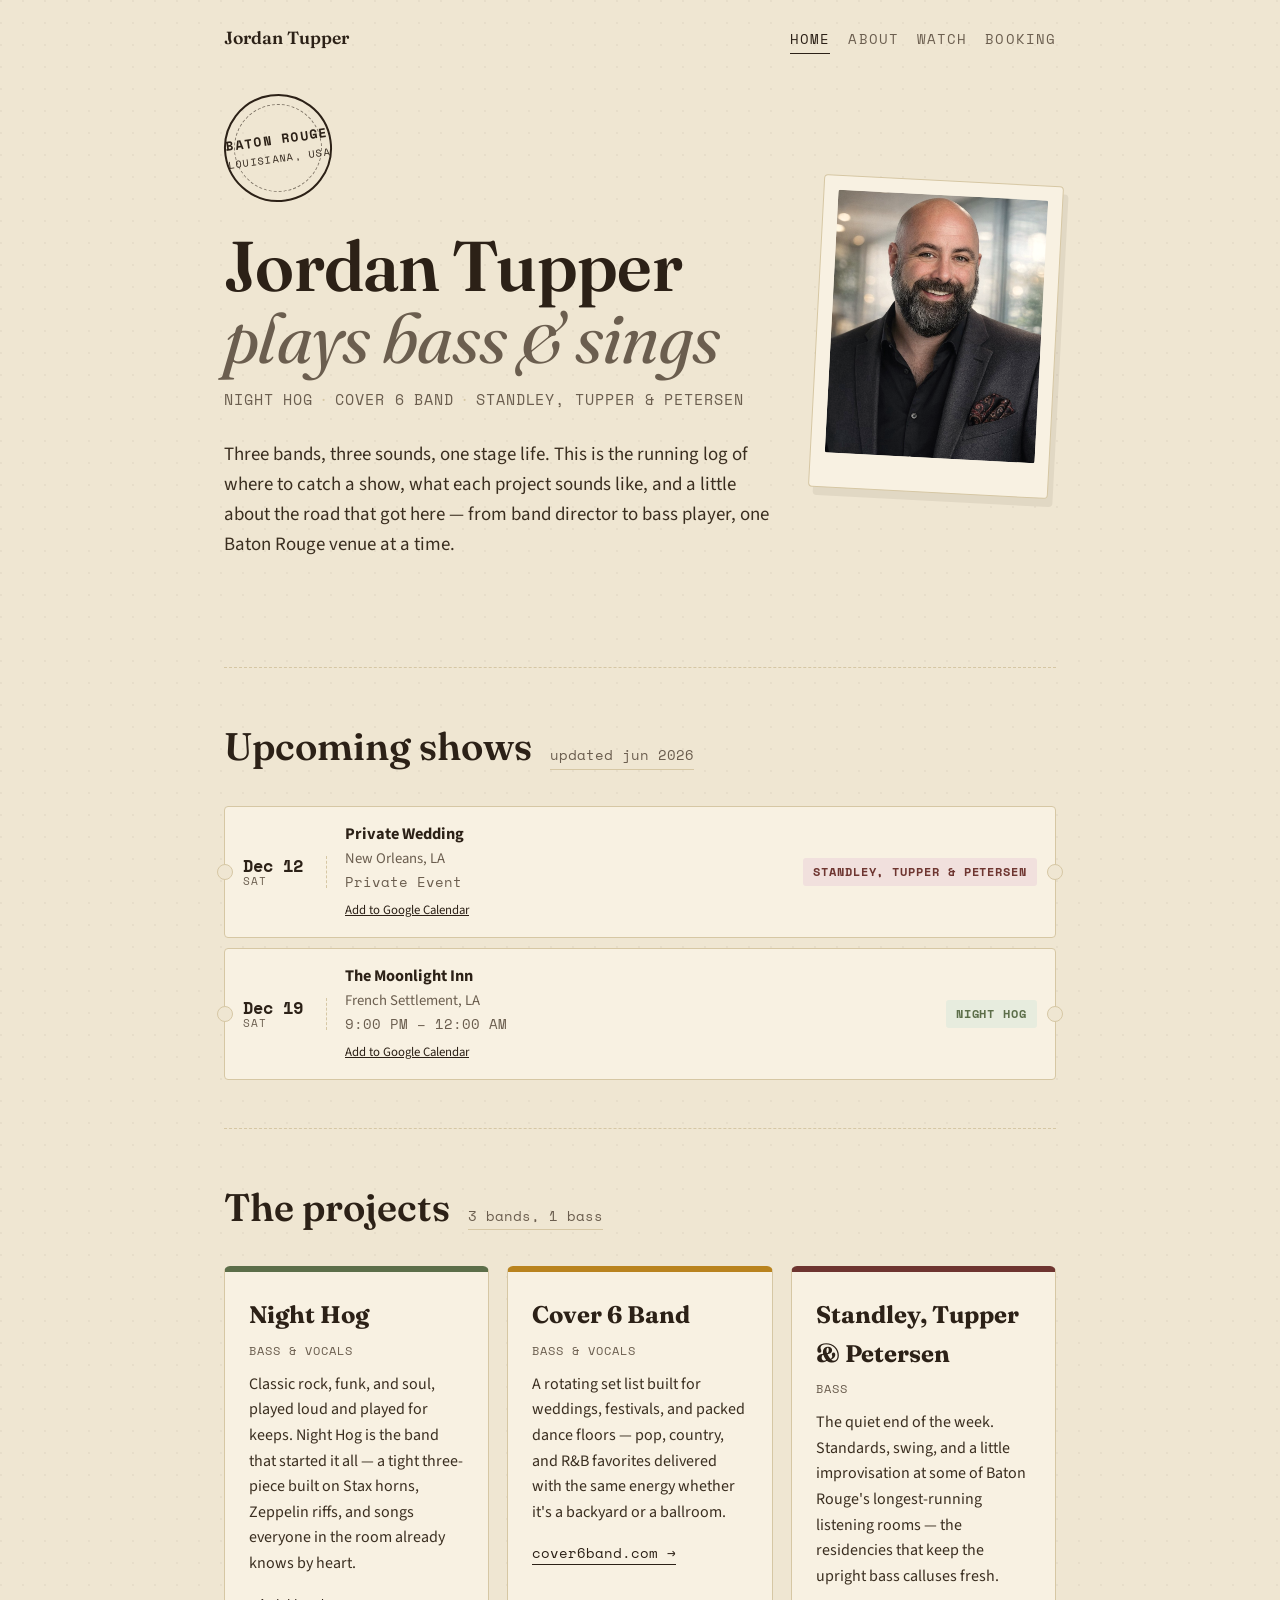
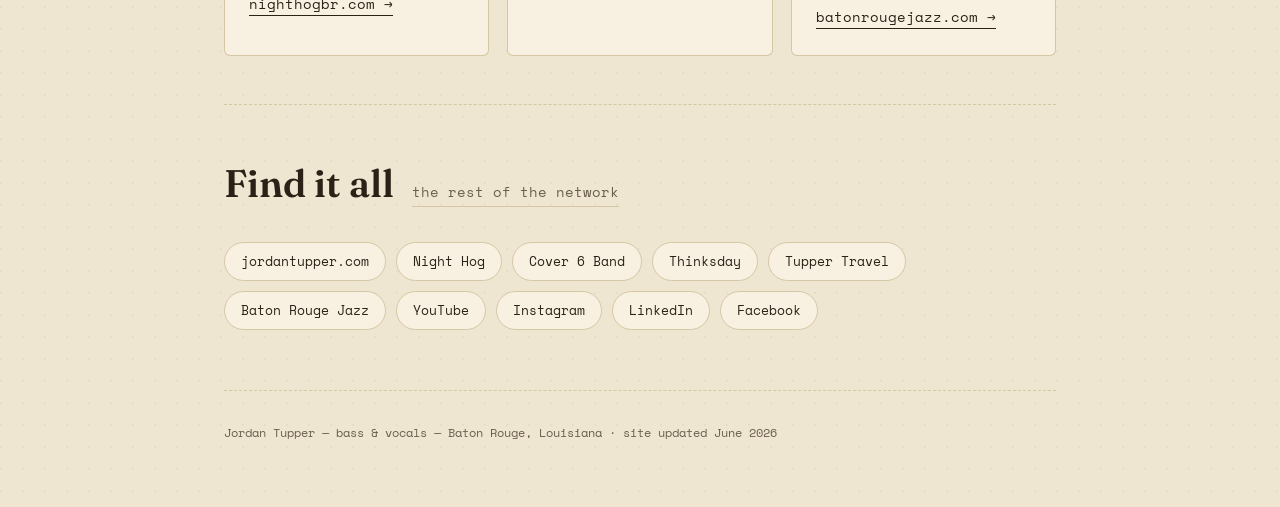
==== index.html @ f23d298f "Add files via upload" ====
<!DOCTYPE html>
<html lang="en">
<head>
<meta charset="UTF-8">
<meta name="viewport" content="width=device-width, initial-scale=1.0">
<title>Jordan Tupper | Bass &amp; Vocals — Night Hog, Cover 6 Band &amp; Standley, Tupper &amp; Petersen | Baton Rouge, LA</title>
<meta name="description" content="Jordan Tupper is a Baton Rouge bass player and vocalist performing with Night Hog (classic rock/funk/soul), Cover 6 Band, and Standley, Tupper &amp; Petersen. Find upcoming shows, band links, and his musical story.">
<meta property="og:title" content="Jordan Tupper — Bass &amp; Vocals, Baton Rouge, LA">
<meta property="og:description" content="Upcoming shows and projects from Baton Rouge musician Jordan Tupper — Night Hog, Cover 6 Band, and Standley, Tupper &amp; Petersen.">
<meta property="og:type" content="website">
<meta property="og:image" content="https://jordantuppermusic.com/og-image.jpg">
<link rel="canonical" href="https://jordantuppermusic.com/">
<link rel="icon" type="image/png" sizes="32x32" href="/favicon-32.png">
<link rel="apple-touch-icon" sizes="180x180" href="/favicon-180.png">

<link rel="preconnect" href="https://fonts.googleapis.com">
<link rel="preconnect" href="https://fonts.gstatic.com" crossorigin>
<link href="https://fonts.googleapis.com/css2?family=Fraunces:ital,opsz,wght@0,9..144,300..900;1,9..144,300..900&family=Source+Sans+3:ital,wght@0,400;0,600;0,700;1,400&family=Space+Mono:wght@400;700&display=swap" rel="stylesheet">
<link rel="stylesheet" href="style.css">

<script type="application/ld+json">
{
  "@context": "https://schema.org",
  "@type": "Person",
  "name": "Jordan Tupper",
  "url": "https://jordantuppermusic.com",
  "jobTitle": "Musician (Bass, Vocals)",
  "address": {
    "@type": "PostalAddress",
    "addressLocality": "Baton Rouge",
    "addressRegion": "LA",
    "addressCountry": "US"
  },
  "memberOf": [
    {"@type":"MusicGroup","name":"Night Hog","url":"https://nighthogbr.com"},
    {"@type":"MusicGroup","name":"Cover 6 Band","url":"https://cover6band.com"},
    {"@type":"MusicGroup","name":"Standley, Tupper & Petersen","url":"https://batonrougejazz.com"}
  ],
  "sameAs": [
    "https://jordantupper.com",
    "https://nighthogbr.com",
    "https://cover6band.com",
    "https://thinksday.org",
    "https://tuppertravel.com",
    "https://batonrougejazz.com",
    "https://www.youtube.com/@jordanjtupper",
    "https://www.instagram.com/207_to_225/",
    "https://www.linkedin.com/in/jordantupper225",
    "https://www.facebook.com/jordan.tupper",
    "https://gravatar.com/jordantupper",
    "https://about.me/jordantupper",
    "https://www.wikidata.org/wiki/Q140119440",
    "https://musicbrainz.org/artist/c6d7afcc-3074-4c7d-b58c-2df6d4204264"
  ],
  "email": "jordan.j.tupper@gmail.com"
}
</script>
</head>
<body>

<div class="wrap">

  <nav class="site-nav">
    <div class="nav-inner">
      <span class="nav-brand">Jordan Tupper</span>
      <a href="index.html" class="active">Home</a>
      <a href="about.html">About</a>
      <a href="watch.html">Watch</a>
      <a href="booking.html">Booking</a>
    </div>
  </nav>

  <header class="hero">
    <div class="hero-grid">
      <div class="hero-text">
        <div class="postmark"><span class="city">Baton Rouge</span><span class="state">Louisiana, USA</span></div>
        <h1 class="title">Jordan Tupper<br><em>plays bass &amp; sings</em></h1>
        <p class="tagline">Night Hog<span class="dot">·</span>Cover 6 Band<span class="dot">·</span>Standley, Tupper &amp; Petersen</p>
        <p class="lede">Three bands, three sounds, one stage life. This is the running log of where to catch a show, what each project sounds like, and a little about the road that got here — from band director to bass player, one Baton Rouge venue at a time.</p>
      </div>
      <div class="hero-photo">
        <img src="/hero-photo.jpg" alt="Jordan Tupper playing upright bass" loading="lazy">
      </div>
    </div>
  </header>

  <hr class="hr">

  <!-- UPCOMING SHOWS -->
  <section id="shows">
    <div class="entry-head">
      <h2>Upcoming shows</h2>
      <span class="entry-date">updated jun 2026</span>
    </div>
    <div class="gig-list" id="merged-gig-list" aria-live="polite">
      <p class="calendar-loading">Loading upcoming shows…</p>
    </div>
    <p class="gig-empty" id="merged-gig-empty" style="display:none;">No public gigs currently listed.</p>
  </section>

  <hr class="hr">

  <!-- PROJECTS -->
  <section id="projects">
    <div class="entry-head">
      <h2>The projects</h2>
      <span class="entry-date">3 bands, 1 bass</span>
    </div>
    <div class="projects">

      <div class="project nighthog">
        <h3>Night Hog</h3>
        <div class="role">Bass &amp; vocals</div>
        <p>Classic rock, funk, and soul, played loud and played for keeps. Night Hog is the band that started it all — a tight three-piece built on Stax horns, Zeppelin riffs, and songs everyone in the room already knows by heart.</p>
        <a class="link" href="https://nighthogbr.com">nighthogbr.com →</a>
      </div>

      <div class="project cover6">
        <h3>Cover 6 Band</h3>
        <div class="role">Bass &amp; vocals</div>
        <p>A rotating set list built for weddings, festivals, and packed dance floors — pop, country, and R&amp;B favorites delivered with the same energy whether it's a backyard or a ballroom.</p>
        <a class="link" href="https://cover6band.com">cover6band.com →</a>
      </div>

      <div class="project jazz">
        <h3>Standley, Tupper &amp; Petersen</h3>
        <div class="role">Bass</div>
        <p>The quiet end of the week. Standards, swing, and a little improvisation at some of Baton Rouge's longest-running listening rooms — the residencies that keep the upright bass calluses fresh.</p>
        <a class="link" href="https://batonrougejazz.com">batonrougejazz.com →</a>
      </div>

    </div>
  </section>

  <hr class="hr">

  <!-- CONNECT -->
  <section id="connect">
    <div class="entry-head">
      <h2>Find it all</h2>
      <span class="entry-date">the rest of the network</span>
    </div>
    <div class="connect-grid">
      <a href="https://jordantupper.com">jordantupper.com</a>
      <a href="https://nighthogbr.com">Night Hog</a>
      <a href="https://cover6band.com">Cover 6 Band</a>
      <a href="https://thinksday.org">Thinksday</a>
      <a href="https://tuppertravel.com">Tupper Travel</a>
      <a href="https://batonrougejazz.com">Baton Rouge Jazz</a>
      <a href="https://www.youtube.com/@jordanjtupper">YouTube</a>
      <a href="https://www.instagram.com/207_to_225/">Instagram</a>
      <a href="https://www.linkedin.com/in/jordantupper225">LinkedIn</a>
      <a href="https://www.facebook.com/jordan.tupper">Facebook</a>
    </div>
  </section>

  <footer>
    Jordan Tupper — bass &amp; vocals — Baton Rouge, Louisiana &middot; site updated June 2026
  </footer>

</div>
  <script defer src="/jordan-calendar.js?v=20260630b"></script>
  <script defer src="/calendar-export.js?v=20260630b"></script>

</body>
</html>
---- style.css ----
:root{
  --paper:#EFE6D2;
  --paper-deep:#E4D8BE;
  --paper-card:#F8F1E2;
  --ink:#2C2117;
  --ink-soft:#6B5E4F;
  --line:#D6C7A4;
  --moss:#5C6E49;
  --moss-soft:#E7ECDE;
  --brass:#B9831E;
  --brass-soft:#F4E8CC;
  --wine:#6E3530;
  --wine-soft:#F1E0DD;
}

*{ box-sizing:border-box; }
html{ scroll-behavior:smooth; }
body{
  margin:0;
  background:var(--paper);
  background-image:
    radial-gradient(circle at 1px 1px, rgba(44,33,23,0.045) 1px, transparent 0);
  background-size: 22px 22px;
  color:var(--ink);
  font-family:"Source Sans 3", sans-serif;
  line-height:1.6;
  -webkit-font-smoothing:antialiased;
}

a{ color:var(--ink); }

.wrap{
  max-width:880px;
  margin:0 auto;
  padding:0 24px;
}

/* ---------- Site nav ---------- */
nav.site-nav{
  padding:24px 0 0;
}
nav.site-nav .nav-inner{
  display:flex;
  flex-wrap:wrap;
  gap:18px;
  align-items:baseline;
  font-family:"Space Mono", monospace;
  font-size:0.85rem;
  text-transform:uppercase;
  letter-spacing:0.08em;
}
nav.site-nav a{
  text-decoration:none;
  color:var(--ink-soft);
  border-bottom:1px solid transparent;
  padding-bottom:2px;
}
nav.site-nav a:hover,
nav.site-nav a.active{
  color:var(--ink);
  border-bottom:1px solid var(--ink);
}
nav.site-nav .nav-brand{
  font-family:"Fraunces", serif;
  font-weight:600;
  font-size:1.1rem;
  text-transform:none;
  letter-spacing:0;
  color:var(--ink);
  margin-right:auto;
}

/* ---------- Header / Hero ---------- */
header.hero{
  padding:40px 0 40px;
  position:relative;
}
.postmark{
  display:inline-flex;
  align-items:center;
  justify-content:center;
  width:108px;
  height:108px;
  border:2.5px solid var(--ink);
  border-radius:50%;
  transform:rotate(-8deg);
  font-family:"Space Mono", monospace;
  text-transform:uppercase;
  font-size:11.5px;
  letter-spacing:0.12em;
  text-align:center;
  color:var(--ink);
  flex-direction:column;
  gap:2px;
  margin-bottom:28px;
  position:relative;
}
.postmark::before{
  content:"";
  position:absolute;
  inset:8px;
  border:1px dashed var(--ink);
  border-radius:50%;
  opacity:0.55;
}
.postmark .city{ font-weight:700; font-size:13px; }
.postmark .state{ font-size:10px; }

h1.title{
  font-family:"Fraunces", serif;
  font-weight:600;
  font-size:clamp(2.6rem, 7vw, 4.4rem);
  line-height:1.02;
  margin:0 0 14px;
  letter-spacing:-0.01em;
}
.title em{
  font-style:italic;
  font-weight:400;
  color:var(--ink-soft);
}

/* ---------- Hero layout with polaroid photo ---------- */
.hero-grid{
  display:grid;
  grid-template-columns:1fr 240px;
  gap:36px;
  align-items:center;
}
.hero-photo{
  background:var(--paper-card);
  border:1px solid var(--line);
  border-radius:4px;
  padding:14px 14px 34px;
  transform:rotate(3deg);
  box-shadow: 5px 8px 0 rgba(44,33,23,0.07);
  align-self:center;
}
.hero-photo img{
  display:block;
  width:100%;
  height:auto;
  border-radius:2px;
  filter:sepia(12%);
}
@media (max-width: 760px){
  .hero-grid{
    grid-template-columns:1fr;
  }
  .hero-photo{
    max-width:220px;
    margin:8px auto 0;
    transform:rotate(-2deg);
  }
}

h1.page-title{
  font-family:"Fraunces", serif;
  font-weight:600;
  font-size:clamp(2.2rem, 6vw, 3.4rem);
  line-height:1.05;
  margin:0 0 14px;
  letter-spacing:-0.01em;
}

.tagline{
  font-family:"Space Mono", monospace;
  font-size:0.95rem;
  color:var(--ink-soft);
  margin:0 0 28px;
  text-transform:uppercase;
  letter-spacing:0.06em;
}
.tagline .dot{ color: var(--line); padding:0 6px; }

.lede{
  font-size:1.18rem;
  max-width:640px;
  color:#3A2E20;
}

.hr{
  border:none;
  border-top:1px dashed var(--line);
  margin:48px 0;
}

/* ---------- Section headings (journal-entry style) ---------- */
.entry-head{
  display:flex;
  align-items:baseline;
  gap:18px;
  margin-bottom:28px;
  flex-wrap:wrap;
}
.entry-head h2{
  font-family:"Fraunces", serif;
  font-weight:600;
  font-size:clamp(1.7rem, 4.5vw, 2.4rem);
  margin:0;
}
.entry-date{
  font-family:"Space Mono", monospace;
  font-size:0.85rem;
  color:var(--ink-soft);
  border-bottom:1px solid var(--line);
  padding-bottom:2px;
}

/* ---------- Ticket stub gig list ---------- */
.gig-list{
  display:flex;
  flex-direction:column;
  gap:10px;
}
.gig{
  display:grid;
  grid-template-columns:84px 1fr auto;
  gap:18px;
  align-items:center;
  background:var(--paper-card);
  border:1px solid var(--line);
  border-radius:4px;
  padding:14px 18px;
  position:relative;
}
.gig::before, .gig::after{
  content:"";
  position:absolute;
  width:14px; height:14px;
  background:var(--paper);
  border:1px solid var(--line);
  border-radius:50%;
  top:50%;
  transform:translateY(-50%);
}
.gig::before{ left:-8px; }
.gig::after{ right:-8px; }
.gig .date{
  font-family:"Space Mono", monospace;
  font-weight:700;
  font-size:1.05rem;
  line-height:1.15;
  border-right:1px dashed var(--line);
  padding-right:14px;
}
.gig .date .day{ display:block; font-size:0.7rem; font-weight:400; color:var(--ink-soft); text-transform:uppercase; letter-spacing:0.08em; }
.gig .info .venue{ font-weight:700; font-size:1.02rem; }
.gig .info .place{ font-size:0.92rem; color:var(--ink-soft); }
.gig .info .time{ font-size:0.85rem; color:var(--ink-soft); font-family:"Space Mono",monospace; margin-top:2px;}
.band-tag{
  font-family:"Space Mono", monospace;
  font-size:0.72rem;
  text-transform:uppercase;
  letter-spacing:0.08em;
  padding:5px 10px;
  border-radius:3px;
  white-space:nowrap;
  font-weight:700;
}
.band-tag.nighthog{ background:var(--moss-soft); color:var(--moss); }
.band-tag.cover6{ background:var(--brass-soft); color:var(--brass); }
.band-tag.jazz{ background:var(--wine-soft); color:var(--wine); }

@media (max-width: 560px){
  .gig{ grid-template-columns:64px 1fr; }
  .band-tag{ grid-column:1 / -1; justify-self:start; margin-top:6px; }
  .gig .date{ font-size:0.92rem; }
}

/* ---------- Project cards ---------- */
.projects{
  display:grid;
  grid-template-columns:repeat(auto-fit, minmax(230px,1fr));
  gap:18px;
}
.project{
  background:var(--paper-card);
  border:1px solid var(--line);
  border-radius:6px;
  padding:24px;
  border-top:6px solid var(--ink);
}
.project.nighthog{ border-top-color:var(--moss); }
.project.cover6{ border-top-color:var(--brass); }
.project.jazz{ border-top-color:var(--wine); }
.project h3{
  font-family:"Fraunces", serif;
  font-size:1.5rem;
  margin:0 0 6px;
}
.project .role{
  font-family:"Space Mono", monospace;
  font-size:0.75rem;
  text-transform:uppercase;
  letter-spacing:0.08em;
  color:var(--ink-soft);
  margin-bottom:12px;
}
.project p{ margin:0 0 16px; color:#3A2E20; }
.project a.link{
  font-family:"Space Mono", monospace;
  font-size:0.85rem;
  text-decoration:none;
  border-bottom:1px solid var(--ink);
  padding-bottom:1px;
}
.project a.link:hover{ color:var(--ink-soft); border-color:var(--ink-soft); }

/* ---------- About / bio ---------- */
.about{
  display:grid;
  grid-template-columns:200px 1fr;
  gap:32px;
  align-items:start;
}
.about .frame{
  aspect-ratio:4/5;
  background:var(--paper-card);
  border:1px solid var(--line);
  border-radius:4px;
  display:flex;
  align-items:center;
  justify-content:center;
  font-family:"Space Mono", monospace;
  font-size:0.78rem;
  color:var(--ink-soft);
  text-align:center;
  padding:16px;
  transform:rotate(-1.5deg);
  box-shadow: 4px 6px 0 rgba(44,33,23,0.06);
  overflow:hidden;
}
.about .frame img{
  width:100%;
  height:100%;
  object-fit:cover;
  border-radius:2px;
}
.about .credentials{
  margin-top:18px;
  padding-top:14px;
  border-top:1px dashed var(--line);
  font-size:0.92rem;
  color:var(--ink-soft);
}
.about .credentials li{ margin-bottom:6px; }
@media (max-width:640px){
  .about{ grid-template-columns:1fr; }
  .about .frame{ max-width:200px; }
}

/* ---------- Connect / footer ---------- */
.connect-grid{
  display:flex;
  flex-wrap:wrap;
  gap:10px;
}
.connect-grid a{
  font-family:"Space Mono", monospace;
  font-size:0.82rem;
  text-decoration:none;
  background:var(--paper-card);
  border:1px solid var(--line);
  border-radius:20px;
  padding:8px 16px;
  transition:transform .12s ease, box-shadow .12s ease;
  display:inline-block;
}
.connect-grid a:hover{
  transform:translateY(-2px);
  box-shadow:2px 4px 0 rgba(44,33,23,0.08);
}

footer{
  margin-top:60px;
  padding:32px 0 64px;
  font-family:"Space Mono", monospace;
  font-size:0.78rem;
  color:var(--ink-soft);
  border-top:1px dashed var(--line);
}

/* ---------- Video grid ---------- */
.video-grid{
  display:grid;
  grid-template-columns:repeat(auto-fit, minmax(220px,1fr));
  gap:14px;
}
.video-card{
  display:flex;
  flex-direction:column;
  gap:6px;
  background:var(--paper-card);
  border:1px solid var(--line);
  border-radius:6px;
  padding:18px;
  text-decoration:none;
  border-left:6px solid var(--moss);
}
.video-card.edu{ border-left-color:var(--wine); }
.video-card .play{
  font-size:1.1rem;
  color:var(--moss);
}
.video-card.edu .play{ color:var(--wine); }
.video-card .vlabel{
  font-family:"Fraunces", serif;
  font-weight:600;
  font-size:1.05rem;
  color:var(--ink);
}
.video-card .vsub{
  font-family:"Space Mono", monospace;
  font-size:0.78rem;
  color:var(--ink-soft);
}

.link-arrow{
  font-family:"Space Mono", monospace;
  font-size:0.9rem;
  text-decoration:none;
  border-bottom:1px solid var(--ink);
  padding-bottom:1px;
}
.link-arrow:hover{ color:var(--ink-soft); border-color:var(--ink-soft); }

/* ---------- Booking box ---------- */
.booking-box{
  display:flex;
  align-items:center;
  gap:28px;
  background:var(--paper-card);
  border:1px dashed var(--line);
  border-radius:6px;
  padding:28px;
  flex-wrap:wrap;
}
.postmark.small{
  width:84px;
  height:84px;
  font-size:10px;
  flex-shrink:0;
}
.postmark.small .city{ font-size:12px; }
.postmark.small .state{ font-size:9px; }

/* ---------- Booking form (simple mailto-based) ---------- */
.booking-links{
  display:flex;
  flex-direction:column;
  gap:10px;
  margin-top:16px;
}

/* ---------- Photo gallery (journal snapshots) ---------- */
.gallery-grid{
  display:grid;
  grid-template-columns:repeat(4, 1fr);
  grid-auto-rows:140px;
  gap:18px;
}
.gallery-item{
  margin:0;
  background:var(--paper-card);
  border:1px solid var(--line);
  padding:10px 10px 28px;
  box-shadow:4px 6px 0 rgba(44,33,23,0.07);
  position:relative;
  overflow:hidden;
}
.gallery-item:nth-child(1){ grid-column:1 / 3; grid-row:1 / 3; transform:rotate(-1.5deg); }
.gallery-item:nth-child(2){ grid-column:3 / 4; grid-row:1 / 2; transform:rotate(1deg); }
.gallery-item:nth-child(3){ grid-column:3 / 5; grid-row:2 / 4; transform:rotate(-1deg); }
.gallery-item:nth-child(4){ grid-column:1 / 3; grid-row:3 / 4; transform:rotate(1.5deg); }
.gallery-item img{
  width:100%;
  height:100%;
  object-fit:cover;
  display:block;
}
.gallery-item figcaption{
  position:absolute;
  bottom:6px;
  left:10px;
  right:10px;
  font-family:"Space Mono", monospace;
  font-size:0.72rem;
  color:var(--ink-soft);
  text-align:center;
}
@media (max-width: 760px){
  .gallery-grid{
    grid-template-columns:repeat(2, 1fr);
    grid-auto-rows:160px;
  }
  .gallery-item:nth-child(1){ grid-column:1 / 3; grid-row:1 / 2; }
  .gallery-item:nth-child(2){ grid-column:1 / 2; grid-row:2 / 3; }
  .gallery-item:nth-child(3){ grid-column:2 / 3; grid-row:2 / 4; }
  .gallery-item:nth-child(4){ grid-column:1 / 2; grid-row:3 / 4; }
}

/* visible focus */
a:focus-visible, button:focus-visible{
  outline:2px solid var(--wine);
  outline-offset:3px;
}

@media (prefers-reduced-motion:no-preference){
  .gig, .project, .video-card{ transition: transform .15s ease, box-shadow .15s ease; }
  .gig:hover, .project:hover, .video-card:hover{ transform:translateY(-2px); box-shadow:3px 5px 0 rgba(44,33,23,0.07); }
}
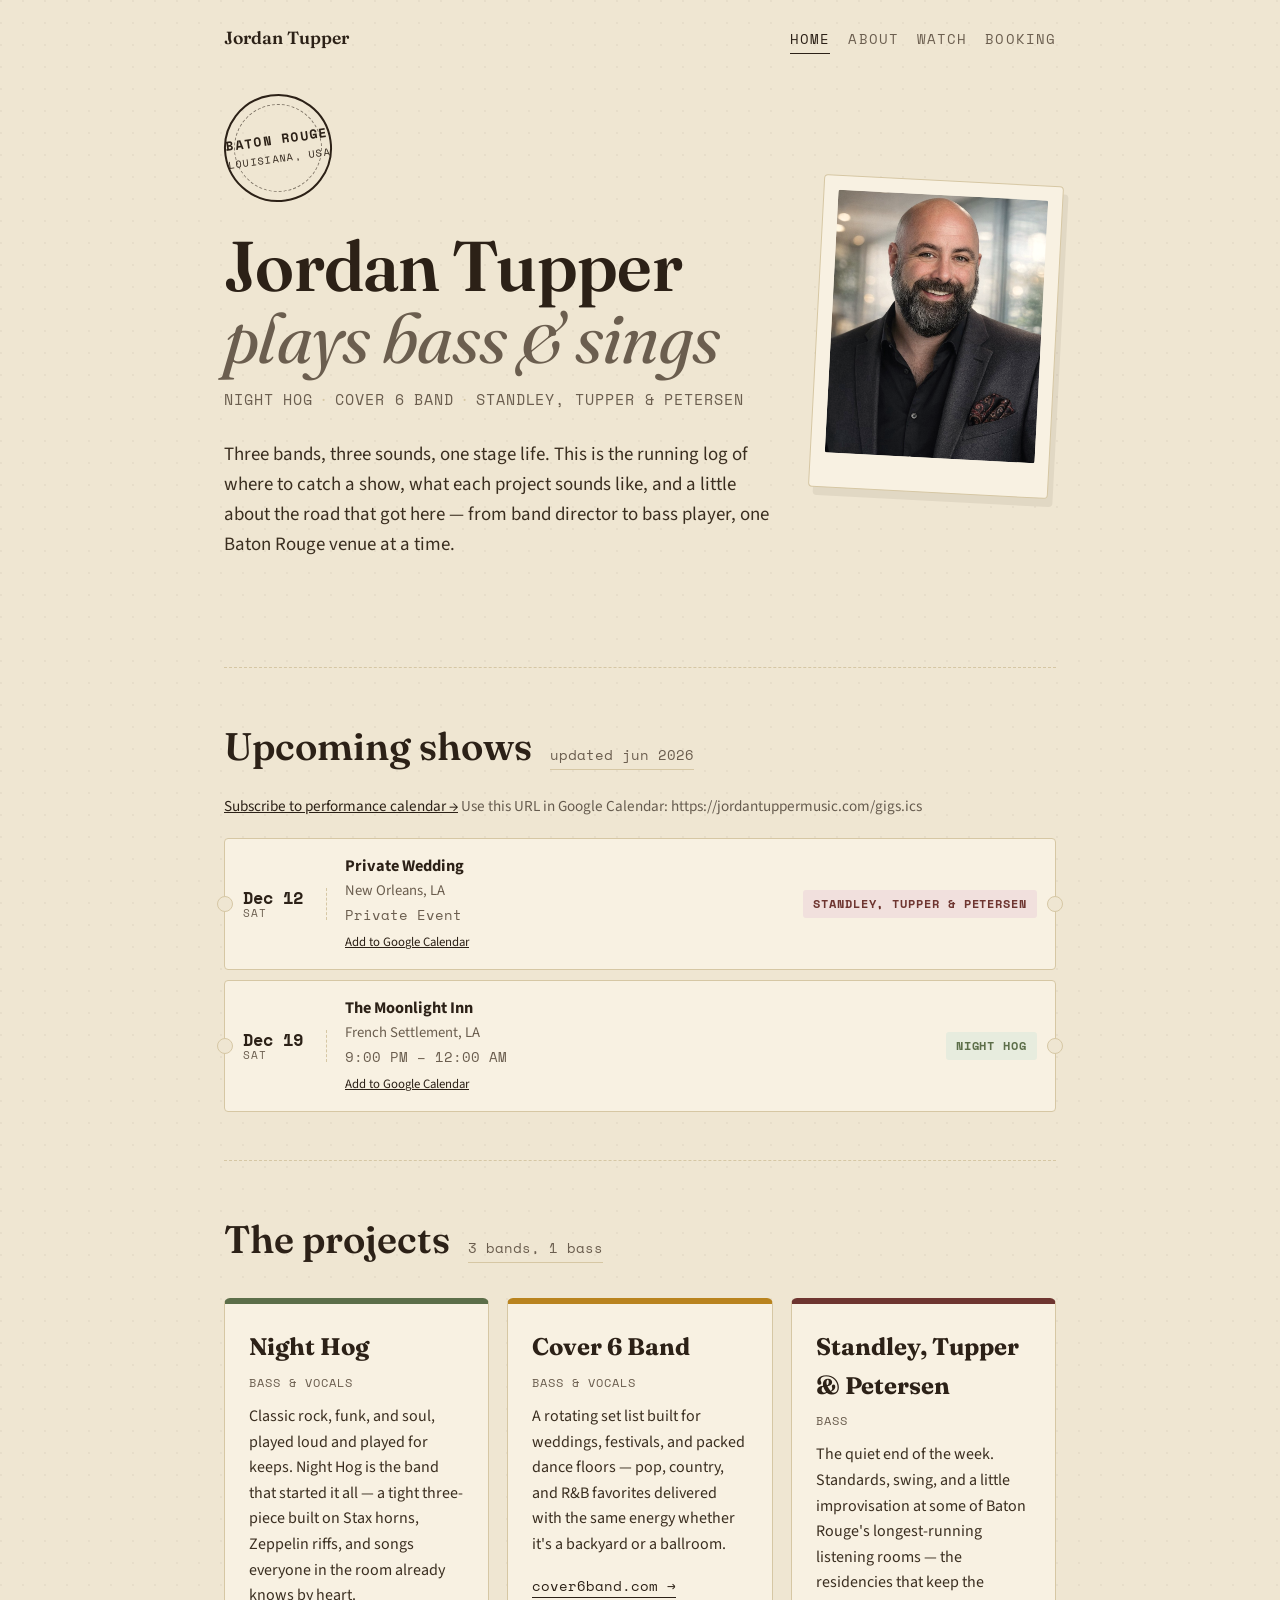
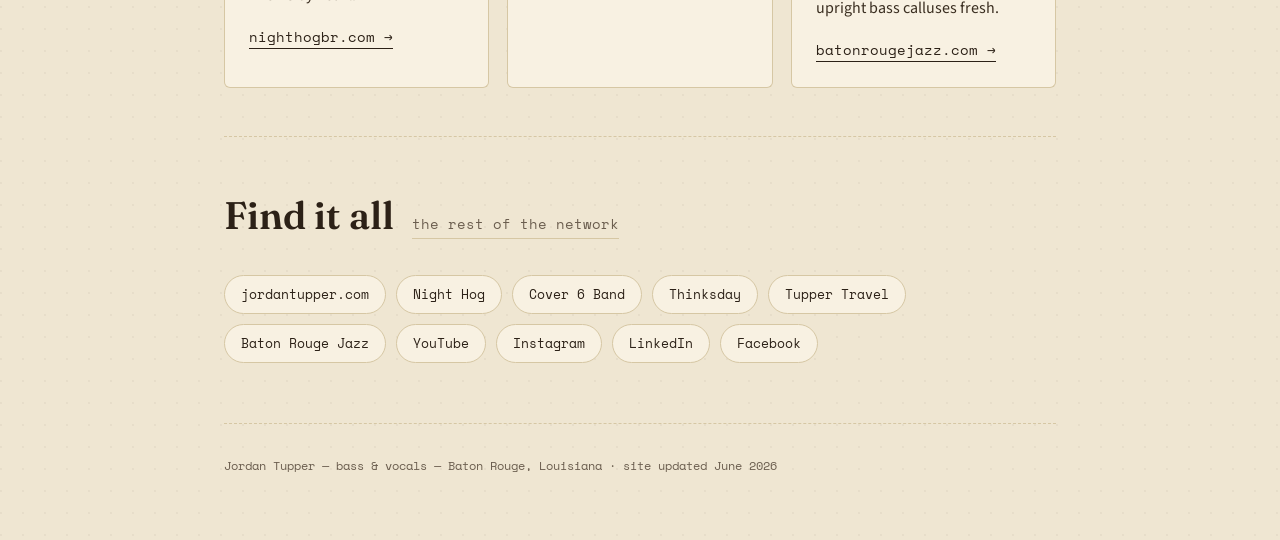
==== commit 82abc94b: "Add files via upload" ====
--- a/index.html
+++ b/index.html
@@ -92,6 +92,10 @@
       <h2>Upcoming shows</h2>
       <span class="entry-date">updated jun 2026</span>
     </div>
+    <p class="calendar-subscribe" style="margin: -0.75rem 0 1.25rem; font-size: 0.95rem;">
+      <a class="link" href="/gigs.ics">Subscribe to performance calendar →</a>
+      <span style="opacity:.7;">Use this URL in Google Calendar: https://jordantuppermusic.com/gigs.ics</span>
+    </p>
     <div class="gig-list" id="merged-gig-list" aria-live="polite">
       <p class="calendar-loading">Loading upcoming shows…</p>
     </div>
@@ -159,8 +163,833 @@
   </footer>
 
 </div>
-  <script defer src="/jordan-calendar.js?v=20260630b"></script>
-  <script defer src="/calendar-export.js?v=20260630b"></script>
+
+
+  <script>
+  // Inline calendar renderer. The HTML above is a built-in fallback, so gigs still show even if external feeds fail.
+  // Jordan Tupper Music merged calendar
+// Bulletproof version: tries live feeds first, but uses an embedded fallback so the page never stays stuck on "Loading".
+(function () {
+  const FEEDS = [
+    { label: "Night Hog", className: "nighthog", siteUrl: "https://nighthogbr.com", globalName: "NIGHT_HOG_GIGS", urls: ["https://nighthogbr.com/gigs-feed.js", "https://www.nighthogbr.com/gigs-feed.js"] },
+    { label: "Cover 6", className: "cover6", siteUrl: "https://cover6band.com", globalName: "COVER6_GIGS", urls: ["https://cover6band.com/gigs-feed.js", "https://www.cover6band.com/gigs-feed.js"] },
+    { label: "Standley, Tupper & Petersen", className: "jazz", siteUrl: "https://batonrougejazz.com", globalName: "BATONROUGEJAZZ_GIGS", urls: ["https://batonrougejazz.com/gigs-feed.js", "https://www.batonrougejazz.com/gigs-feed.js"] }
+  ];
+
+  const FALLBACK_GIGS = [
+  {
+    "date": "2026-06-12",
+    "startTime": "20:00",
+    "endTime": "23:00",
+    "venue": "Scoreboards",
+    "city": "Denham Springs",
+    "state": "LA",
+    "status": "public",
+    "band": "Night Hog",
+    "bandClass": "nighthog",
+    "siteUrl": "https://nighthogbr.com"
+  },
+  {
+    "date": "2026-06-13",
+    "startTime": "19:00",
+    "endTime": "22:00",
+    "venue": "BeerBellys",
+    "city": "Plaquemine",
+    "state": "LA",
+    "status": "public",
+    "band": "Night Hog",
+    "bandClass": "nighthog",
+    "siteUrl": "https://nighthogbr.com"
+  },
+  {
+    "date": "2026-06-19",
+    "startTime": "19:00",
+    "endTime": "22:00",
+    "venue": "Big J's Side Porch",
+    "city": "Clinton",
+    "state": "LA",
+    "status": "public",
+    "band": "Night Hog",
+    "bandClass": "nighthog",
+    "siteUrl": "https://nighthogbr.com"
+  },
+  {
+    "date": "2026-06-20",
+    "startTime": "21:00",
+    "endTime": "00:00",
+    "venue": "Brickyard South",
+    "city": "Baton Rouge",
+    "state": "LA",
+    "status": "public",
+    "band": "Night Hog",
+    "bandClass": "nighthog",
+    "siteUrl": "https://nighthogbr.com"
+  },
+  {
+    "date": "2026-06-27",
+    "startTime": "21:00",
+    "endTime": "00:00",
+    "venue": "The Moonlight Inn",
+    "city": "French Settlement",
+    "state": "LA",
+    "status": "public",
+    "band": "Night Hog",
+    "bandClass": "nighthog",
+    "siteUrl": "https://nighthogbr.com"
+  },
+  {
+    "date": "2026-08-28",
+    "startTime": "20:00",
+    "endTime": "23:00",
+    "venue": "Charlie's Lounge",
+    "city": "Addis",
+    "state": "LA",
+    "status": "public",
+    "band": "Night Hog",
+    "bandClass": "nighthog",
+    "siteUrl": "https://nighthogbr.com"
+  },
+  {
+    "date": "2026-08-29",
+    "startTime": "21:00",
+    "endTime": "00:00",
+    "venue": "The Moonlight Inn",
+    "city": "French Settlement",
+    "state": "LA",
+    "status": "public",
+    "band": "Night Hog",
+    "bandClass": "nighthog",
+    "siteUrl": "https://nighthogbr.com"
+  },
+  {
+    "date": "2026-10-10",
+    "startTime": "20:00",
+    "endTime": "23:00",
+    "venue": "Private Event",
+    "city": "Baton Rouge",
+    "state": "LA",
+    "status": "private",
+    "displayTime": "TBA",
+    "band": "Night Hog",
+    "bandClass": "nighthog",
+    "siteUrl": "https://nighthogbr.com"
+  },
+  {
+    "date": "2026-10-24",
+    "startTime": "21:00",
+    "endTime": "00:00",
+    "venue": "The Moonlight Inn",
+    "city": "French Settlement",
+    "state": "LA",
+    "status": "public",
+    "band": "Night Hog",
+    "bandClass": "nighthog",
+    "siteUrl": "https://nighthogbr.com"
+  },
+  {
+    "date": "2026-12-19",
+    "startTime": "21:00",
+    "endTime": "00:00",
+    "venue": "The Moonlight Inn",
+    "city": "French Settlement",
+    "state": "LA",
+    "status": "public",
+    "band": "Night Hog",
+    "bandClass": "nighthog",
+    "siteUrl": "https://nighthogbr.com"
+  },
+  {
+    "date": "2026-06-20",
+    "startTime": "15:00",
+    "endTime": "18:00",
+    "venue": "Reno's on the River",
+    "city": "",
+    "state": "LA",
+    "displayLocation": "Louisiana",
+    "status": "public",
+    "band": "Cover 6",
+    "bandClass": "cover6",
+    "siteUrl": "https://cover6band.com"
+  },
+  {
+    "date": "2026-07-03",
+    "startTime": "18:00",
+    "endTime": "21:00",
+    "venue": "Tequila's",
+    "city": "",
+    "state": "LA",
+    "displayLocation": "Louisiana",
+    "status": "public",
+    "band": "Cover 6",
+    "bandClass": "cover6",
+    "siteUrl": "https://cover6band.com"
+  },
+  {
+    "date": "2026-07-04",
+    "startTime": "20:30",
+    "endTime": "23:30",
+    "venue": "Phil Brady's",
+    "city": "Baton Rouge",
+    "state": "LA",
+    "status": "public",
+    "band": "Cover 6",
+    "bandClass": "cover6",
+    "siteUrl": "https://cover6band.com"
+  },
+  {
+    "date": "2026-07-18",
+    "startTime": "18:00",
+    "endTime": "21:00",
+    "venue": "Big J's Side Porch",
+    "city": "",
+    "state": "LA",
+    "displayLocation": "Louisiana",
+    "status": "public",
+    "band": "Cover 6",
+    "bandClass": "cover6",
+    "siteUrl": "https://cover6band.com"
+  },
+  {
+    "date": "2026-07-24",
+    "startTime": "21:00",
+    "endTime": "01:00",
+    "venue": "Crazy Dave's",
+    "city": "Livingston",
+    "state": "LA",
+    "status": "public",
+    "band": "Cover 6",
+    "bandClass": "cover6",
+    "siteUrl": "https://cover6band.com"
+  },
+  {
+    "date": "2026-07-25",
+    "startTime": "18:00",
+    "endTime": "22:00",
+    "venue": "T Rivers Restaurant and Lounge",
+    "city": "",
+    "state": "LA",
+    "displayLocation": "Louisiana",
+    "status": "public",
+    "band": "Cover 6",
+    "bandClass": "cover6",
+    "siteUrl": "https://cover6band.com"
+  },
+  {
+    "date": "2026-07-31",
+    "startTime": "20:30",
+    "endTime": "00:30",
+    "venue": "Locals",
+    "city": "",
+    "state": "LA",
+    "displayLocation": "Louisiana",
+    "status": "public",
+    "band": "Cover 6",
+    "bandClass": "cover6",
+    "siteUrl": "https://cover6band.com"
+  },
+  {
+    "date": "2026-08-01",
+    "startTime": "18:00",
+    "endTime": "21:00",
+    "venue": "Tequila's",
+    "city": "Denham Springs",
+    "state": "LA",
+    "status": "public",
+    "band": "Cover 6",
+    "bandClass": "cover6",
+    "siteUrl": "https://cover6band.com"
+  },
+  {
+    "date": "2026-08-08",
+    "startTime": "",
+    "endTime": "",
+    "venue": "Sun Outdoors RV Resort",
+    "city": "",
+    "state": "LA",
+    "displayLocation": "Louisiana",
+    "displayTime": "TBA",
+    "status": "public",
+    "band": "Cover 6",
+    "bandClass": "cover6",
+    "siteUrl": "https://cover6band.com"
+  },
+  {
+    "date": "2026-08-14",
+    "startTime": "21:00",
+    "endTime": "01:00",
+    "venue": "Swamp Chicken",
+    "city": "",
+    "state": "LA",
+    "displayLocation": "Louisiana",
+    "status": "public",
+    "band": "Cover 6",
+    "bandClass": "cover6",
+    "siteUrl": "https://cover6band.com"
+  },
+  {
+    "date": "2026-08-15",
+    "startTime": "18:00",
+    "endTime": "21:00",
+    "venue": "Tequila's",
+    "city": "Zachary",
+    "state": "LA",
+    "status": "public",
+    "band": "Cover 6",
+    "bandClass": "cover6",
+    "siteUrl": "https://cover6band.com"
+  },
+  {
+    "date": "2026-08-22",
+    "startTime": "18:00",
+    "endTime": "21:00",
+    "venue": "Victoria's",
+    "city": "",
+    "state": "LA",
+    "displayLocation": "Louisiana",
+    "status": "public",
+    "band": "Cover 6",
+    "bandClass": "cover6",
+    "siteUrl": "https://cover6band.com"
+  },
+  {
+    "date": "2026-08-29",
+    "startTime": "18:00",
+    "endTime": "21:00",
+    "venue": "Big J's Side Porch",
+    "city": "",
+    "state": "LA",
+    "displayLocation": "Louisiana",
+    "status": "public",
+    "band": "Cover 6",
+    "bandClass": "cover6",
+    "siteUrl": "https://cover6band.com"
+  },
+  {
+    "date": "2026-09-05",
+    "startTime": "11:30",
+    "endTime": "14:30",
+    "venue": "Patriot RV Campground",
+    "city": "Livingston",
+    "state": "LA",
+    "status": "public",
+    "band": "Cover 6",
+    "bandClass": "cover6",
+    "siteUrl": "https://cover6band.com"
+  },
+  {
+    "date": "2026-09-18",
+    "startTime": "20:00",
+    "endTime": "00:00",
+    "venue": "Ragon's",
+    "city": "Clinton",
+    "state": "LA",
+    "status": "public",
+    "band": "Cover 6",
+    "bandClass": "cover6",
+    "siteUrl": "https://cover6band.com"
+  },
+  {
+    "date": "2026-09-19",
+    "startTime": "21:00",
+    "endTime": "00:00",
+    "venue": "T's Country Bar",
+    "city": "",
+    "state": "LA",
+    "displayLocation": "Louisiana",
+    "status": "public",
+    "band": "Cover 6",
+    "bandClass": "cover6",
+    "siteUrl": "https://cover6band.com"
+  },
+  {
+    "date": "2026-11-07",
+    "startTime": "11:30",
+    "endTime": "14:30",
+    "venue": "Patriot RV Campground",
+    "city": "Livingston",
+    "state": "LA",
+    "status": "public",
+    "band": "Cover 6",
+    "bandClass": "cover6",
+    "siteUrl": "https://cover6band.com"
+  },
+  {
+    "date": "2026-11-21",
+    "startTime": "21:00",
+    "endTime": "00:00",
+    "venue": "T's Country Bar",
+    "city": "",
+    "state": "LA",
+    "displayLocation": "Louisiana",
+    "status": "public",
+    "band": "Cover 6",
+    "bandClass": "cover6",
+    "siteUrl": "https://cover6band.com"
+  },
+  {
+    "date": "2026-06-21",
+    "startTime": "10:00",
+    "endTime": "13:00",
+    "venue": "City Cafe",
+    "city": "Baton Rouge",
+    "state": "LA",
+    "displayTime": "Brunch",
+    "detailsHtml": "Jazz Brunch \u00b7 4710 O'Neal Ln, Baton Rouge, LA \u00b7 <a href=\"https://citycafebr.net\" rel=\"noopener\" target=\"_blank\">citycafebr.net</a>",
+    "status": "public",
+    "band": "Standley, Tupper & Petersen",
+    "bandClass": "jazz",
+    "siteUrl": "https://batonrougejazz.com"
+  },
+  {
+    "date": "2026-06-24",
+    "startTime": "18:00",
+    "endTime": "22:00",
+    "venue": "The Brakes Bar",
+    "city": "Baton Rouge",
+    "state": "LA",
+    "detailsHtml": "5412 Government St, Baton Rouge, LA \u00b7 <a href=\"https://spokeandhubbr.com/brakes-bar\" rel=\"noopener\" target=\"_blank\">spokeandhubbr.com</a> \u00b7 <a href=\"https://www.facebook.com/thebrakesbarbr/\" rel=\"noopener\" target=\"_blank\">Facebook</a>",
+    "status": "public",
+    "band": "Standley, Tupper & Petersen",
+    "bandClass": "jazz",
+    "siteUrl": "https://batonrougejazz.com"
+  },
+  {
+    "date": "2026-06-28",
+    "startTime": "10:00",
+    "endTime": "13:00",
+    "venue": "Copa",
+    "city": "Baton Rouge",
+    "state": "LA",
+    "displayTime": "Brunch",
+    "detailsHtml": "Jazz Brunch \u00b7 Baton Rouge, LA",
+    "status": "public",
+    "band": "Standley, Tupper & Petersen",
+    "bandClass": "jazz",
+    "siteUrl": "https://batonrougejazz.com"
+  },
+  {
+    "date": "2026-07-01",
+    "startTime": "18:00",
+    "endTime": "22:00",
+    "venue": "The Brakes Bar",
+    "city": "Baton Rouge",
+    "state": "LA",
+    "detailsHtml": "5412 Government St, Baton Rouge, LA \u00b7 <a href=\"https://spokeandhubbr.com/brakes-bar\" rel=\"noopener\" target=\"_blank\">spokeandhubbr.com</a> \u00b7 <a href=\"https://www.facebook.com/thebrakesbarbr/\" rel=\"noopener\" target=\"_blank\">Facebook</a>",
+    "status": "public",
+    "band": "Standley, Tupper & Petersen",
+    "bandClass": "jazz",
+    "siteUrl": "https://batonrougejazz.com"
+  },
+  {
+    "date": "2026-07-15",
+    "startTime": "18:00",
+    "endTime": "22:00",
+    "venue": "The Brakes Bar",
+    "city": "Baton Rouge",
+    "state": "LA",
+    "detailsHtml": "5412 Government St, Baton Rouge, LA \u00b7 <a href=\"https://spokeandhubbr.com/brakes-bar\" rel=\"noopener\" target=\"_blank\">spokeandhubbr.com</a> \u00b7 <a href=\"https://www.facebook.com/thebrakesbarbr/\" rel=\"noopener\" target=\"_blank\">Facebook</a>",
+    "status": "public",
+    "band": "Standley, Tupper & Petersen",
+    "bandClass": "jazz",
+    "siteUrl": "https://batonrougejazz.com"
+  },
+  {
+    "date": "2026-07-22",
+    "startTime": "18:00",
+    "endTime": "22:00",
+    "venue": "The Brakes Bar",
+    "city": "Baton Rouge",
+    "state": "LA",
+    "detailsHtml": "5412 Government St, Baton Rouge, LA \u00b7 <a href=\"https://spokeandhubbr.com/brakes-bar\" rel=\"noopener\" target=\"_blank\">spokeandhubbr.com</a> \u00b7 <a href=\"https://www.facebook.com/thebrakesbarbr/\" rel=\"noopener\" target=\"_blank\">Facebook</a>",
+    "status": "public",
+    "band": "Standley, Tupper & Petersen",
+    "bandClass": "jazz",
+    "siteUrl": "https://batonrougejazz.com"
+  },
+  {
+    "date": "2026-07-26",
+    "startTime": "10:00",
+    "endTime": "13:00",
+    "venue": "Copa",
+    "city": "Baton Rouge",
+    "state": "LA",
+    "detailsHtml": "Baton Rouge, LA",
+    "status": "public",
+    "band": "Standley, Tupper & Petersen",
+    "bandClass": "jazz",
+    "siteUrl": "https://batonrougejazz.com"
+  },
+  {
+    "date": "2026-07-29",
+    "startTime": "18:00",
+    "endTime": "22:00",
+    "venue": "The Brakes Bar",
+    "city": "Baton Rouge",
+    "state": "LA",
+    "detailsHtml": "5412 Government St, Baton Rouge, LA \u00b7 <a href=\"https://spokeandhubbr.com/brakes-bar\" rel=\"noopener\" target=\"_blank\">spokeandhubbr.com</a> \u00b7 <a href=\"https://www.facebook.com/thebrakesbarbr/\" rel=\"noopener\" target=\"_blank\">Facebook</a>",
+    "status": "public",
+    "band": "Standley, Tupper & Petersen",
+    "bandClass": "jazz",
+    "siteUrl": "https://batonrougejazz.com"
+  },
+  {
+    "date": "2026-08-08",
+    "startTime": "11:00",
+    "endTime": "14:00",
+    "venue": "Community Grocery",
+    "city": "Woodville",
+    "state": "MS",
+    "detailsHtml": "525 Commercial Row, Woodville, MS \u00b7 <a href=\"https://communitygroceryms.com\" rel=\"noopener\" target=\"_blank\">communitygroceryms.com</a> \u00b7 <a href=\"https://www.facebook.com/communitygroceryms/\" rel=\"noopener\" target=\"_blank\">Facebook</a>",
+    "status": "public",
+    "band": "Standley, Tupper & Petersen",
+    "bandClass": "jazz",
+    "siteUrl": "https://batonrougejazz.com"
+  },
+  {
+    "date": "2026-08-09",
+    "startTime": "10:00",
+    "endTime": "13:00",
+    "venue": "Copa",
+    "city": "Baton Rouge",
+    "state": "LA",
+    "detailsHtml": "Baton Rouge, LA",
+    "status": "public",
+    "band": "Standley, Tupper & Petersen",
+    "bandClass": "jazz",
+    "siteUrl": "https://batonrougejazz.com"
+  },
+  {
+    "date": "2026-08-22",
+    "startTime": "11:00",
+    "endTime": "14:00",
+    "venue": "Community Grocery",
+    "city": "Woodville",
+    "state": "MS",
+    "detailsHtml": "525 Commercial Row, Woodville, MS \u00b7 <a href=\"https://communitygroceryms.com\" rel=\"noopener\" target=\"_blank\">communitygroceryms.com</a> \u00b7 <a href=\"https://www.facebook.com/communitygroceryms/\" rel=\"noopener\" target=\"_blank\">Facebook</a>",
+    "status": "public",
+    "band": "Standley, Tupper & Petersen",
+    "bandClass": "jazz",
+    "siteUrl": "https://batonrougejazz.com"
+  },
+  {
+    "date": "2026-09-15",
+    "startTime": "17:30",
+    "endTime": "20:30",
+    "venue": "Bin 77",
+    "city": "Baton Rouge",
+    "state": "LA",
+    "detailsHtml": "Baton Rouge, LA",
+    "status": "public",
+    "band": "Standley, Tupper & Petersen",
+    "bandClass": "jazz",
+    "siteUrl": "https://batonrougejazz.com"
+  },
+  {
+    "date": "2026-12-12",
+    "venue": "Private Wedding",
+    "city": "New Orleans",
+    "state": "LA",
+    "displayTime": "Private Event",
+    "detailsHtml": "New Orleans, LA",
+    "status": "private",
+    "band": "Standley, Tupper & Petersen",
+    "bandClass": "jazz",
+    "siteUrl": "https://batonrougejazz.com"
+  }
+];
+
+  const FEED_TIMEOUT_MS = 3500;
+  function pad(value) { return String(value).padStart(2, "0"); }
+  function escapeHtml(value) {
+    return String(value || "")
+      .replace(/&/g, "&amp;").replace(/</g, "&lt;").replace(/>/g, "&gt;")
+      .replace(/"/g, "&quot;").replace(/'/g, "&#039;");
+  }
+  function parseDateTime(gig, time, fallback) {
+    const t = time && /^\d{2}:\d{2}$/.test(time) ? time : fallback;
+    const d = new Date(`${gig.date}T${t}:00`);
+    return Number.isNaN(d.getTime()) ? new Date(`${gig.date}T23:59:59`) : d;
+  }
+  function dateForSort(gig) { return parseDateTime(gig, gig.startTime, "23:59"); }
+  function dateForExpiration(gig) {
+    let end = parseDateTime(gig, gig.endTime || gig.startTime, "23:59");
+    if (gig.startTime && gig.endTime && gig.endTime < gig.startTime) end.setDate(end.getDate() + 1);
+    return end;
+  }
+  function formatDate(gig) {
+    const d = new Date(`${gig.date}T12:00:00`);
+    return {
+      month: d.toLocaleDateString("en-US", { month: "short" }),
+      day: d.getDate(),
+      weekday: d.toLocaleDateString("en-US", { weekday: "short" })
+    };
+  }
+  function formatClock(time) {
+    if (!time || !/^\d{2}:\d{2}$/.test(time)) return "";
+    const [h, m] = time.split(":").map(Number);
+    const suffix = h >= 12 ? "PM" : "AM";
+    return `${h % 12 || 12}:${pad(m)} ${suffix}`;
+  }
+  function formatTime(gig) {
+    if (gig.displayTime) return gig.displayTime;
+    if (gig.startTime && gig.endTime) return `${formatClock(gig.startTime)} – ${formatClock(gig.endTime)}`;
+    if (gig.startTime) return formatClock(gig.startTime);
+    return "TBA";
+  }
+  function formatPlace(gig) {
+    if (gig.displayLocation) return gig.displayLocation;
+    if (gig.city && gig.state) return `${gig.city}, ${gig.state}`;
+    if (gig.city) return gig.city;
+    if (gig.state) return gig.state;
+    return "Louisiana";
+  }
+  function normalizeExternal(feed) {
+    return (window[feed.globalName] || []).map(gig => ({
+      ...gig,
+      band: feed.label,
+      bandClass: feed.className,
+      siteUrl: feed.siteUrl
+    }));
+  }
+  function renderGig(gig) {
+    const { month, day, weekday } = formatDate(gig);
+    const row = document.createElement("div");
+    row.className = "gig";
+    row.dataset.date = gig.date;
+    row.dataset.band = gig.band;
+    row.dataset.venue = gig.venue || "";
+    row.dataset.place = formatPlace(gig);
+    row.dataset.time = formatTime(gig);
+    row.dataset.startTime = gig.startTime || "";
+    row.dataset.endTime = gig.endTime || "";
+    row.innerHTML = `
+      <div class="date">${escapeHtml(month)} ${escapeHtml(day)}<span class="day">${escapeHtml(weekday)}</span></div>
+      <div class="info">
+        <div class="venue">${escapeHtml(gig.venue || "TBA")}</div>
+        <div class="place">${escapeHtml(formatPlace(gig))}</div>
+        <div class="time">${escapeHtml(formatTime(gig))}</div>
+      </div>
+      <div class="band-tag ${escapeHtml(gig.bandClass)}">${escapeHtml(gig.band)}</div>
+    `;
+    return row;
+  }
+  function injectSchema(gigs) {
+    document.querySelectorAll('script[data-generated="jtm-events"]').forEach(s => s.remove());
+    const graph = gigs.map(gig => {
+      const startDate = gig.startTime ? `${gig.date}T${gig.startTime}:00-05:00` : gig.date;
+      let endDate;
+      if (gig.endTime) {
+        const endDay = new Date(`${gig.date}T12:00:00`);
+        if (gig.startTime && gig.endTime < gig.startTime) endDay.setDate(endDay.getDate() + 1);
+        endDate = `${endDay.getFullYear()}-${pad(endDay.getMonth()+1)}-${pad(endDay.getDate())}T${gig.endTime}:00-05:00`;
+      }
+      const event = {
+        "@type": "MusicEvent",
+        name: `${gig.band} — ${gig.status === "private" ? gig.venue : `Live at ${gig.venue}`}`,
+        startDate,
+        eventStatus: "https://schema.org/EventScheduled",
+        eventAttendanceMode: "https://schema.org/OfflineEventAttendanceMode",
+        performer: { "@type": "MusicGroup", name: gig.band, url: gig.siteUrl },
+        location: { "@type": "Place", name: gig.venue || "TBA", address: { "@type": "PostalAddress", addressLocality: gig.city || "Baton Rouge", addressRegion: gig.state || "LA", addressCountry: "US" } }
+      };
+      if (endDate) event.endDate = endDate;
+      if (gig.status !== "private") event.offers = { "@type": "Offer", price: "0", priceCurrency: "USD", availability: "https://schema.org/InStock", url: "https://jordantuppermusic.com/#shows" };
+      return event;
+    });
+    const script = document.createElement("script");
+    script.type = "application/ld+json";
+    script.dataset.generated = "jtm-events";
+    script.textContent = JSON.stringify({ "@context": "https://schema.org", "@graph": graph }, null, 2);
+    document.head.appendChild(script);
+  }
+  function loadScriptWithTimeout(url) {
+    return new Promise(resolve => {
+      const s = document.createElement("script");
+      let done = false;
+      const finish = ok => { if (done) return; done = true; clearTimeout(timer); resolve(ok); };
+      const sep = url.includes("?") ? "&" : "?";
+      s.src = `${url}${sep}v=${Date.now()}`;
+      s.async = true;
+      s.onload = () => finish(true);
+      s.onerror = () => { s.remove(); finish(false); };
+      const timer = setTimeout(() => { s.remove(); finish(false); }, FEED_TIMEOUT_MS);
+      document.head.appendChild(s);
+    });
+  }
+  async function loadFeed(feed) {
+    if (Array.isArray(window[feed.globalName])) return true;
+    for (const url of feed.urls) {
+      const ok = await loadScriptWithTimeout(url);
+      if (ok && Array.isArray(window[feed.globalName])) return true;
+    }
+    return false;
+  }
+  function getUpcoming(gigs) {
+    const now = new Date();
+    return gigs.filter(gig => gig.date && dateForExpiration(gig) >= now).sort((a, b) => dateForSort(a) - dateForSort(b));
+  }
+  function paint(list, empty, gigs, sourceNote) {
+    list.innerHTML = "";
+    if (!gigs.length) {
+      list.innerHTML = '<p class="calendar-loading">No upcoming gigs loaded.</p>';
+      if (empty) empty.style.display = "none";
+      return;
+    }
+    if (empty) empty.style.display = "none";
+    gigs.forEach(gig => list.appendChild(renderGig(gig)));
+    if (sourceNote) {
+      const note = document.createElement("p");
+      note.className = "calendar-loading";
+      note.style.marginTop = "1rem";
+      note.textContent = sourceNote;
+      list.appendChild(note);
+    }
+    injectSchema(gigs);
+    document.dispatchEvent(new CustomEvent("jtm:gigs-rendered", { detail: { gigs } }));
+  }
+  async function render() {
+    const list = document.getElementById("merged-gig-list") || document.querySelector(".gig-list");
+    const empty = document.getElementById("merged-gig-empty");
+    if (!list) return;
+
+    // Show fallback immediately so the site never appears broken.
+    const fallbackUpcoming = getUpcoming(FALLBACK_GIGS);
+    paint(list, empty, fallbackUpcoming, "");
+
+    // Then try to refresh from the three live band feeds.
+    const loaded = await Promise.all(FEEDS.map(loadFeed));
+    const external = FEEDS.flatMap(feed => normalizeExternal(feed));
+    if (external.length) {
+      const missing = FEEDS.filter((_, i) => !loaded[i]).map(f => f.label);
+      const note = missing.length ? `Calendar loaded. Some feeds did not respond: ${missing.join(", ")}.` : "";
+      paint(list, empty, getUpcoming(external), note);
+    }
+  }
+  if (document.readyState === "loading") document.addEventListener("DOMContentLoaded", render);
+  else render();
+})();
+
+  </script>
+  <script>
+  /* Jordan Tupper Music calendar export helper
+   Safe version: waits for the visible gig list to render before adding Google Calendar links.
+   If the main calendar fails to load, this file will not break the page. */
+(function () {
+  function pad(n) { return String(n).padStart(2, '0'); }
+
+  function parseDateFromGig(gig) {
+    const raw = gig.getAttribute('data-date') || gig.dataset.date;
+    if (!raw) return null;
+    const d = new Date(raw + 'T00:00:00');
+    return Number.isNaN(d.getTime()) ? null : d;
+  }
+
+  function extractText(gig, selector) {
+    const el = gig.querySelector(selector);
+    return el ? el.textContent.trim() : '';
+  }
+
+  function normalizeTimeText(text) {
+    return (text || '').replace(/\s+/g, ' ').trim();
+  }
+
+  function parseTimeRange(timeText) {
+    const clean = normalizeTimeText(timeText).toLowerCase();
+    if (!clean || clean.includes('tba') || clean.includes('private')) {
+      return { startHour: 19, startMinute: 0, endHour: 22, endMinute: 0 };
+    }
+
+    const parts = clean.split(/\s*[–-]\s*/);
+    function parseOne(t, fallbackAmPm) {
+      const m = t.match(/(\d{1,2})(?::(\d{2}))?\s*(am|pm)?/i);
+      if (!m) return null;
+      let hour = parseInt(m[1], 10);
+      const minute = m[2] ? parseInt(m[2], 10) : 0;
+      const ampm = m[3] || fallbackAmPm || '';
+      if (ampm === 'pm' && hour !== 12) hour += 12;
+      if (ampm === 'am' && hour === 12) hour = 0;
+      return { hour, minute, ampm };
+    }
+
+    const endAmPmMatch = parts[1] ? parts[1].match(/(am|pm)/i) : null;
+    const implied = endAmPmMatch ? endAmPmMatch[1].toLowerCase() : undefined;
+    const start = parseOne(parts[0], implied) || { hour: 19, minute: 0 };
+    const end = parseOne(parts[1] || '', undefined) || { hour: start.hour + 3, minute: start.minute };
+    return { startHour: start.hour, startMinute: start.minute, endHour: end.hour, endMinute: end.minute };
+  }
+
+  function toGoogleDate(date, hour, minute) {
+    const d = new Date(date);
+    d.setHours(hour, minute, 0, 0);
+    // Google accepts UTC compact timestamps. Convert local to UTC.
+    return d.getUTCFullYear() +
+      pad(d.getUTCMonth() + 1) +
+      pad(d.getUTCDate()) + 'T' +
+      pad(d.getUTCHours()) +
+      pad(d.getUTCMinutes()) +
+      '00Z';
+  }
+
+  function addButtons() {
+    const gigs = Array.from(document.querySelectorAll('.gig'));
+    if (!gigs.length) return false;
+
+    gigs.forEach(function (gig) {
+      if (gig.querySelector('.add-google-calendar')) return;
+
+      const date = parseDateFromGig(gig);
+      if (!date) return;
+
+      const venue = extractText(gig, '.venue') || extractText(gig, '.gig-venue h3') || 'Performance';
+      const place = extractText(gig, '.place') || extractText(gig, '.gig-venue p') || 'Baton Rouge, LA';
+      const timeText = extractText(gig, '.time') || extractText(gig, '.gig-time') || '';
+      const band = extractText(gig, '.band-tag') || 'Jordan Tupper';
+      const times = parseTimeRange(timeText);
+
+      const start = toGoogleDate(date, times.startHour, times.startMinute);
+      let endDate = new Date(date);
+      if (times.endHour < times.startHour) endDate.setDate(endDate.getDate() + 1);
+      const end = toGoogleDate(endDate, times.endHour, times.endMinute);
+
+      const params = new URLSearchParams({
+        action: 'TEMPLATE',
+        text: band + ' at ' + venue,
+        dates: start + '/' + end,
+        details: 'Performance listed at jordantuppermusic.com',
+        location: venue + ', ' + place
+      });
+
+      const link = document.createElement('a');
+      link.className = 'add-google-calendar';
+      link.href = 'https://calendar.google.com/calendar/render?' + params.toString();
+      link.target = '_blank';
+      link.rel = 'noopener noreferrer';
+      link.textContent = 'Add to Google Calendar';
+      link.style.display = 'inline-block';
+      link.style.marginTop = '6px';
+      link.style.fontSize = '0.8rem';
+
+      const info = gig.querySelector('.info') || gig.querySelector('.gig-venue') || gig;
+      info.appendChild(link);
+    });
+
+    return true;
+  }
+
+  let tries = 0;
+  const timer = setInterval(function () {
+    tries += 1;
+    if (addButtons() || tries > 30) clearInterval(timer);
+  }, 300);
+
+  if (document.readyState === 'loading') {
+    document.addEventListener('DOMContentLoaded', addButtons);
+  } else {
+    addButtons();
+  }
+})();
+
+  </script>
 
 </body>
 </html>
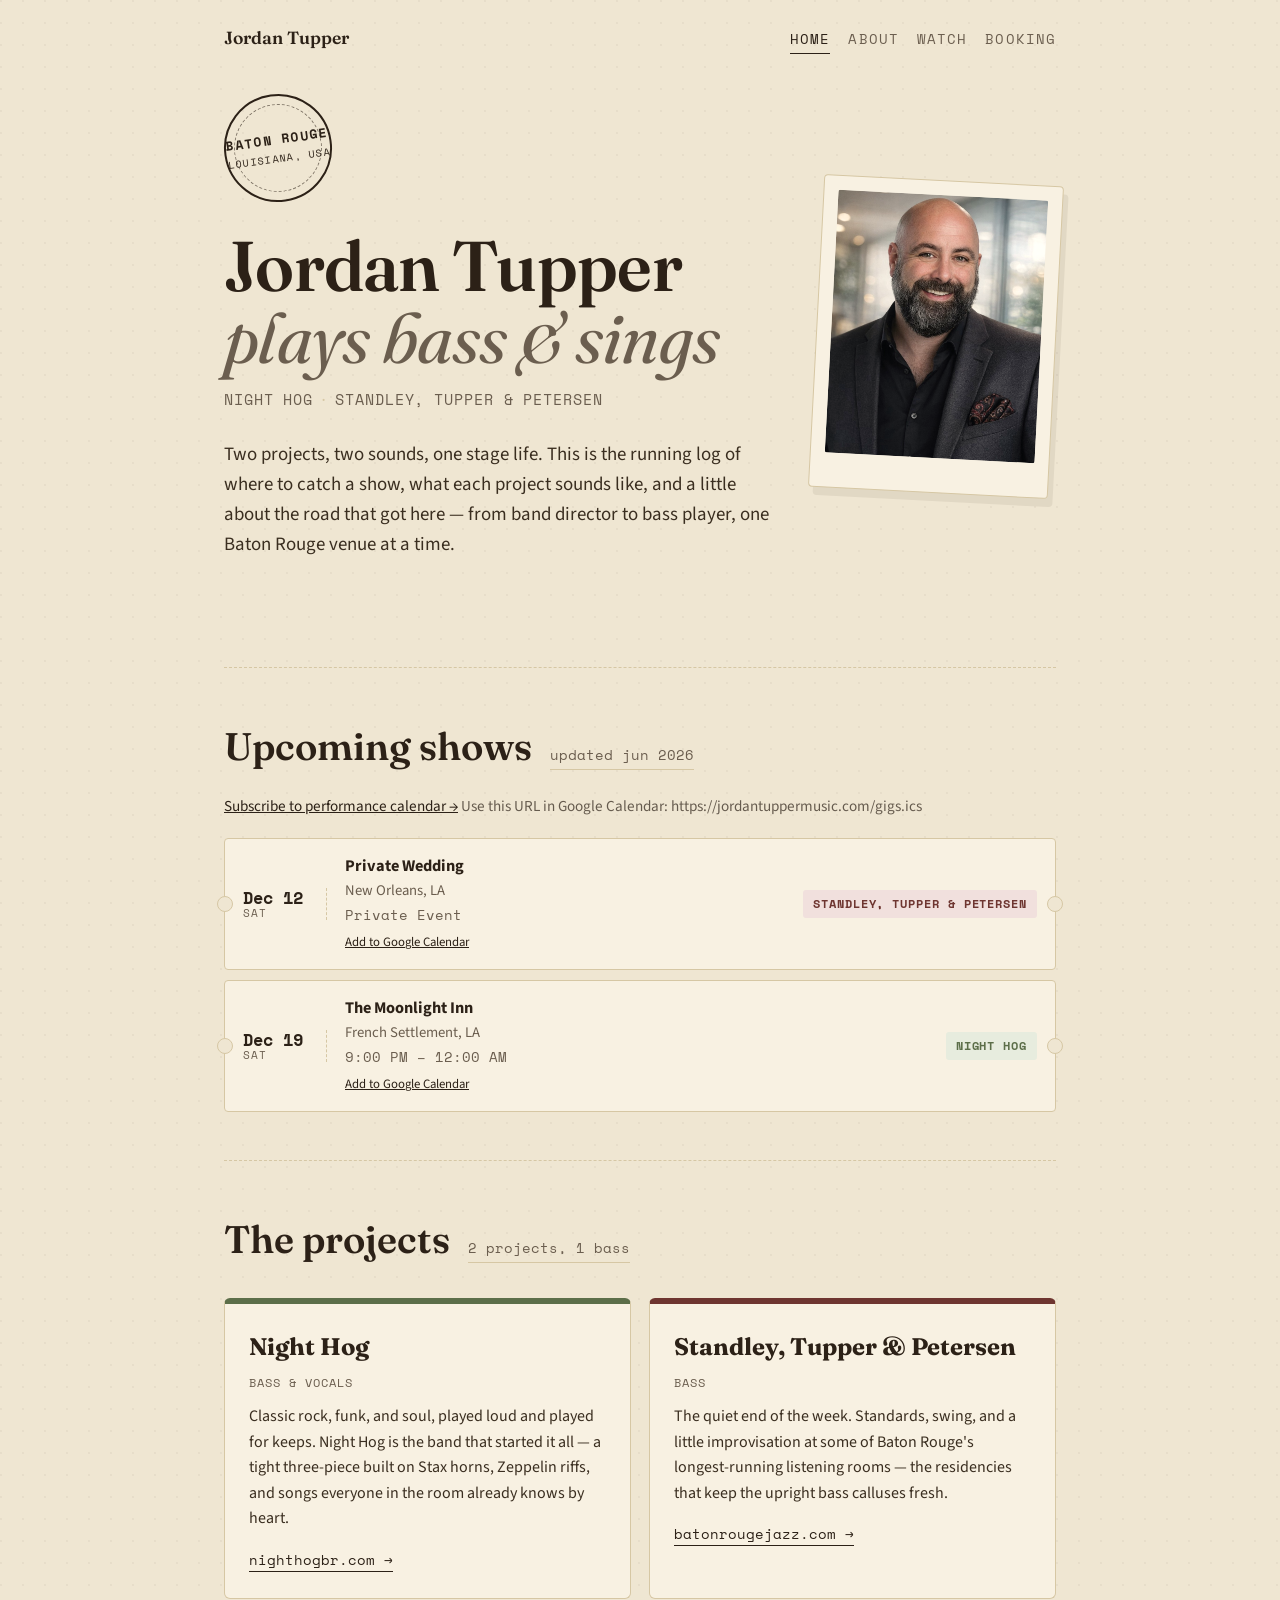
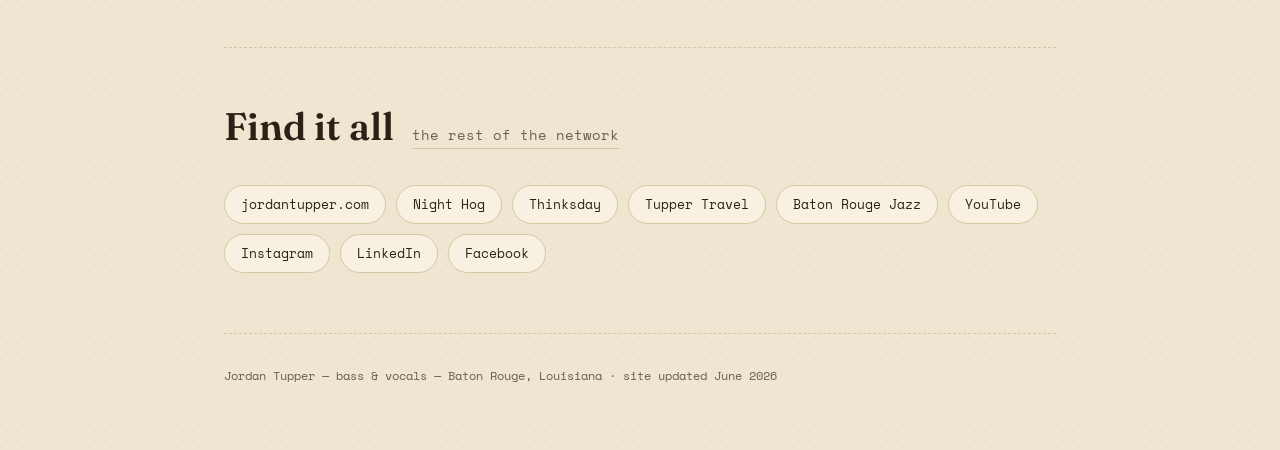
==== commit 7019c201: "Update index.html" ====
--- a/index.html
+++ b/index.html
@@ -3,10 +3,10 @@
 <head>
 <meta charset="UTF-8">
 <meta name="viewport" content="width=device-width, initial-scale=1.0">
-<title>Jordan Tupper | Bass &amp; Vocals — Night Hog, Cover 6 Band &amp; Standley, Tupper &amp; Petersen | Baton Rouge, LA</title>
-<meta name="description" content="Jordan Tupper is a Baton Rouge bass player and vocalist performing with Night Hog (classic rock/funk/soul), Cover 6 Band, and Standley, Tupper &amp; Petersen. Find upcoming shows, band links, and his musical story.">
+<title>Jordan Tupper | Bass &amp; Vocals — Night Hog &amp; Standley, Tupper &amp; Petersen | Baton Rouge, LA</title>
+<meta name="description" content="Jordan Tupper is a Baton Rouge bass player and vocalist performing with Night Hog and Standley, Tupper &amp; Petersen. Find upcoming shows, band links, and his musical story.">
 <meta property="og:title" content="Jordan Tupper — Bass &amp; Vocals, Baton Rouge, LA">
-<meta property="og:description" content="Upcoming shows and projects from Baton Rouge musician Jordan Tupper — Night Hog, Cover 6 Band, and Standley, Tupper &amp; Petersen.">
+<meta property="og:description" content="Upcoming shows and projects from Baton Rouge musician Jordan Tupper — Night Hog and Standley, Tupper &amp; Petersen.">
 <meta property="og:type" content="website">
 <meta property="og:image" content="https://jordantuppermusic.com/og-image.jpg">
 <link rel="canonical" href="https://jordantuppermusic.com/">
@@ -33,13 +33,11 @@
   },
   "memberOf": [
     {"@type":"MusicGroup","name":"Night Hog","url":"https://nighthogbr.com"},
-    {"@type":"MusicGroup","name":"Cover 6 Band","url":"https://cover6band.com"},
     {"@type":"MusicGroup","name":"Standley, Tupper & Petersen","url":"https://batonrougejazz.com"}
   ],
   "sameAs": [
     "https://jordantupper.com",
     "https://nighthogbr.com",
-    "https://cover6band.com",
     "https://thinksday.org",
     "https://tuppertravel.com",
     "https://batonrougejazz.com",
@@ -75,8 +73,8 @@
       <div class="hero-text">
         <div class="postmark"><span class="city">Baton Rouge</span><span class="state">Louisiana, USA</span></div>
         <h1 class="title">Jordan Tupper<br><em>plays bass &amp; sings</em></h1>
-        <p class="tagline">Night Hog<span class="dot">·</span>Cover 6 Band<span class="dot">·</span>Standley, Tupper &amp; Petersen</p>
-        <p class="lede">Three bands, three sounds, one stage life. This is the running log of where to catch a show, what each project sounds like, and a little about the road that got here — from band director to bass player, one Baton Rouge venue at a time.</p>
+        <p class="tagline">Night Hog<span class="dot">·</span>Standley, Tupper &amp; Petersen</p>
+        <p class="lede">Two projects, two sounds, one stage life. This is the running log of where to catch a show, what each project sounds like, and a little about the road that got here — from band director to bass player, one Baton Rouge venue at a time.</p>
       </div>
       <div class="hero-photo">
         <img src="/hero-photo.jpg" alt="Jordan Tupper playing upright bass" loading="lazy">
@@ -108,7 +106,7 @@
   <section id="projects">
     <div class="entry-head">
       <h2>The projects</h2>
-      <span class="entry-date">3 bands, 1 bass</span>
+      <span class="entry-date">2 projects, 1 bass</span>
     </div>
     <div class="projects">
 
@@ -117,13 +115,6 @@
         <div class="role">Bass &amp; vocals</div>
         <p>Classic rock, funk, and soul, played loud and played for keeps. Night Hog is the band that started it all — a tight three-piece built on Stax horns, Zeppelin riffs, and songs everyone in the room already knows by heart.</p>
         <a class="link" href="https://nighthogbr.com">nighthogbr.com →</a>
-      </div>
-
-      <div class="project cover6">
-        <h3>Cover 6 Band</h3>
-        <div class="role">Bass &amp; vocals</div>
-        <p>A rotating set list built for weddings, festivals, and packed dance floors — pop, country, and R&amp;B favorites delivered with the same energy whether it's a backyard or a ballroom.</p>
-        <a class="link" href="https://cover6band.com">cover6band.com →</a>
       </div>
 
       <div class="project jazz">
@@ -147,7 +138,6 @@
     <div class="connect-grid">
       <a href="https://jordantupper.com">jordantupper.com</a>
       <a href="https://nighthogbr.com">Night Hog</a>
-      <a href="https://cover6band.com">Cover 6 Band</a>
       <a href="https://thinksday.org">Thinksday</a>
       <a href="https://tuppertravel.com">Tupper Travel</a>
       <a href="https://batonrougejazz.com">Baton Rouge Jazz</a>
@@ -172,7 +162,6 @@
 (function () {
   const FEEDS = [
     { label: "Night Hog", className: "nighthog", siteUrl: "https://nighthogbr.com", globalName: "NIGHT_HOG_GIGS", urls: ["https://nighthogbr.com/gigs-feed.js", "https://www.nighthogbr.com/gigs-feed.js"] },
-    { label: "Cover 6", className: "cover6", siteUrl: "https://cover6band.com", globalName: "COVER6_GIGS", urls: ["https://cover6band.com/gigs-feed.js", "https://www.cover6band.com/gigs-feed.js"] },
     { label: "Standley, Tupper & Petersen", className: "jazz", siteUrl: "https://batonrougejazz.com", globalName: "BATONROUGEJAZZ_GIGS", urls: ["https://batonrougejazz.com/gigs-feed.js", "https://www.batonrougejazz.com/gigs-feed.js"] }
   ];
 
@@ -189,6 +178,7 @@
     "bandClass": "nighthog",
     "siteUrl": "https://nighthogbr.com"
   },
+
   {
     "date": "2026-06-13",
     "startTime": "19:00",
@@ -201,6 +191,7 @@
     "bandClass": "nighthog",
     "siteUrl": "https://nighthogbr.com"
   },
+
   {
     "date": "2026-06-19",
     "startTime": "19:00",
@@ -213,6 +204,7 @@
     "bandClass": "nighthog",
     "siteUrl": "https://nighthogbr.com"
   },
+
   {
     "date": "2026-06-20",
     "startTime": "21:00",
@@ -225,6 +217,7 @@
     "bandClass": "nighthog",
     "siteUrl": "https://nighthogbr.com"
   },
+
   {
     "date": "2026-06-27",
     "startTime": "21:00",
@@ -237,6 +230,7 @@
     "bandClass": "nighthog",
     "siteUrl": "https://nighthogbr.com"
   },
+
   {
     "date": "2026-08-28",
     "startTime": "20:00",
@@ -249,6 +243,7 @@
     "bandClass": "nighthog",
     "siteUrl": "https://nighthogbr.com"
   },
+
   {
     "date": "2026-08-29",
     "startTime": "21:00",
@@ -261,6 +256,7 @@
     "bandClass": "nighthog",
     "siteUrl": "https://nighthogbr.com"
   },
+
   {
     "date": "2026-10-10",
     "startTime": "20:00",
@@ -274,6 +270,7 @@
     "bandClass": "nighthog",
     "siteUrl": "https://nighthogbr.com"
   },
+
   {
     "date": "2026-10-24",
     "startTime": "21:00",
@@ -286,6 +283,7 @@
     "bandClass": "nighthog",
     "siteUrl": "https://nighthogbr.com"
   },
+
   {
     "date": "2026-12-19",
     "startTime": "21:00",
@@ -298,234 +296,7 @@
     "bandClass": "nighthog",
     "siteUrl": "https://nighthogbr.com"
   },
-  {
-    "date": "2026-06-20",
-    "startTime": "15:00",
-    "endTime": "18:00",
-    "venue": "Reno's on the River",
-    "city": "",
-    "state": "LA",
-    "displayLocation": "Louisiana",
-    "status": "public",
-    "band": "Cover 6",
-    "bandClass": "cover6",
-    "siteUrl": "https://cover6band.com"
-  },
-  {
-    "date": "2026-07-03",
-    "startTime": "18:00",
-    "endTime": "21:00",
-    "venue": "Tequila's",
-    "city": "",
-    "state": "LA",
-    "displayLocation": "Louisiana",
-    "status": "public",
-    "band": "Cover 6",
-    "bandClass": "cover6",
-    "siteUrl": "https://cover6band.com"
-  },
-  {
-    "date": "2026-07-04",
-    "startTime": "20:30",
-    "endTime": "23:30",
-    "venue": "Phil Brady's",
-    "city": "Baton Rouge",
-    "state": "LA",
-    "status": "public",
-    "band": "Cover 6",
-    "bandClass": "cover6",
-    "siteUrl": "https://cover6band.com"
-  },
-  {
-    "date": "2026-07-18",
-    "startTime": "18:00",
-    "endTime": "21:00",
-    "venue": "Big J's Side Porch",
-    "city": "",
-    "state": "LA",
-    "displayLocation": "Louisiana",
-    "status": "public",
-    "band": "Cover 6",
-    "bandClass": "cover6",
-    "siteUrl": "https://cover6band.com"
-  },
-  {
-    "date": "2026-07-24",
-    "startTime": "21:00",
-    "endTime": "01:00",
-    "venue": "Crazy Dave's",
-    "city": "Livingston",
-    "state": "LA",
-    "status": "public",
-    "band": "Cover 6",
-    "bandClass": "cover6",
-    "siteUrl": "https://cover6band.com"
-  },
-  {
-    "date": "2026-07-25",
-    "startTime": "18:00",
-    "endTime": "22:00",
-    "venue": "T Rivers Restaurant and Lounge",
-    "city": "",
-    "state": "LA",
-    "displayLocation": "Louisiana",
-    "status": "public",
-    "band": "Cover 6",
-    "bandClass": "cover6",
-    "siteUrl": "https://cover6band.com"
-  },
-  {
-    "date": "2026-07-31",
-    "startTime": "20:30",
-    "endTime": "00:30",
-    "venue": "Locals",
-    "city": "",
-    "state": "LA",
-    "displayLocation": "Louisiana",
-    "status": "public",
-    "band": "Cover 6",
-    "bandClass": "cover6",
-    "siteUrl": "https://cover6band.com"
-  },
-  {
-    "date": "2026-08-01",
-    "startTime": "18:00",
-    "endTime": "21:00",
-    "venue": "Tequila's",
-    "city": "Denham Springs",
-    "state": "LA",
-    "status": "public",
-    "band": "Cover 6",
-    "bandClass": "cover6",
-    "siteUrl": "https://cover6band.com"
-  },
-  {
-    "date": "2026-08-08",
-    "startTime": "",
-    "endTime": "",
-    "venue": "Sun Outdoors RV Resort",
-    "city": "",
-    "state": "LA",
-    "displayLocation": "Louisiana",
-    "displayTime": "TBA",
-    "status": "public",
-    "band": "Cover 6",
-    "bandClass": "cover6",
-    "siteUrl": "https://cover6band.com"
-  },
-  {
-    "date": "2026-08-14",
-    "startTime": "21:00",
-    "endTime": "01:00",
-    "venue": "Swamp Chicken",
-    "city": "",
-    "state": "LA",
-    "displayLocation": "Louisiana",
-    "status": "public",
-    "band": "Cover 6",
-    "bandClass": "cover6",
-    "siteUrl": "https://cover6band.com"
-  },
-  {
-    "date": "2026-08-15",
-    "startTime": "18:00",
-    "endTime": "21:00",
-    "venue": "Tequila's",
-    "city": "Zachary",
-    "state": "LA",
-    "status": "public",
-    "band": "Cover 6",
-    "bandClass": "cover6",
-    "siteUrl": "https://cover6band.com"
-  },
-  {
-    "date": "2026-08-22",
-    "startTime": "18:00",
-    "endTime": "21:00",
-    "venue": "Victoria's",
-    "city": "",
-    "state": "LA",
-    "displayLocation": "Louisiana",
-    "status": "public",
-    "band": "Cover 6",
-    "bandClass": "cover6",
-    "siteUrl": "https://cover6band.com"
-  },
-  {
-    "date": "2026-08-29",
-    "startTime": "18:00",
-    "endTime": "21:00",
-    "venue": "Big J's Side Porch",
-    "city": "",
-    "state": "LA",
-    "displayLocation": "Louisiana",
-    "status": "public",
-    "band": "Cover 6",
-    "bandClass": "cover6",
-    "siteUrl": "https://cover6band.com"
-  },
-  {
-    "date": "2026-09-05",
-    "startTime": "11:30",
-    "endTime": "14:30",
-    "venue": "Patriot RV Campground",
-    "city": "Livingston",
-    "state": "LA",
-    "status": "public",
-    "band": "Cover 6",
-    "bandClass": "cover6",
-    "siteUrl": "https://cover6band.com"
-  },
-  {
-    "date": "2026-09-18",
-    "startTime": "20:00",
-    "endTime": "00:00",
-    "venue": "Ragon's",
-    "city": "Clinton",
-    "state": "LA",
-    "status": "public",
-    "band": "Cover 6",
-    "bandClass": "cover6",
-    "siteUrl": "https://cover6band.com"
-  },
-  {
-    "date": "2026-09-19",
-    "startTime": "21:00",
-    "endTime": "00:00",
-    "venue": "T's Country Bar",
-    "city": "",
-    "state": "LA",
-    "displayLocation": "Louisiana",
-    "status": "public",
-    "band": "Cover 6",
-    "bandClass": "cover6",
-    "siteUrl": "https://cover6band.com"
-  },
-  {
-    "date": "2026-11-07",
-    "startTime": "11:30",
-    "endTime": "14:30",
-    "venue": "Patriot RV Campground",
-    "city": "Livingston",
-    "state": "LA",
-    "status": "public",
-    "band": "Cover 6",
-    "bandClass": "cover6",
-    "siteUrl": "https://cover6band.com"
-  },
-  {
-    "date": "2026-11-21",
-    "startTime": "21:00",
-    "endTime": "00:00",
-    "venue": "T's Country Bar",
-    "city": "",
-    "state": "LA",
-    "displayLocation": "Louisiana",
-    "status": "public",
-    "band": "Cover 6",
-    "bandClass": "cover6",
-    "siteUrl": "https://cover6band.com"
-  },
+
   {
     "date": "2026-06-21",
     "startTime": "10:00",
@@ -540,6 +311,7 @@
     "bandClass": "jazz",
     "siteUrl": "https://batonrougejazz.com"
   },
+
   {
     "date": "2026-06-24",
     "startTime": "18:00",
@@ -553,6 +325,7 @@
     "bandClass": "jazz",
     "siteUrl": "https://batonrougejazz.com"
   },
+
   {
     "date": "2026-06-28",
     "startTime": "10:00",
@@ -567,6 +340,7 @@
     "bandClass": "jazz",
     "siteUrl": "https://batonrougejazz.com"
   },
+
   {
     "date": "2026-07-01",
     "startTime": "18:00",
@@ -580,6 +354,7 @@
     "bandClass": "jazz",
     "siteUrl": "https://batonrougejazz.com"
   },
+
   {
     "date": "2026-07-15",
     "startTime": "18:00",
@@ -593,6 +368,7 @@
     "bandClass": "jazz",
     "siteUrl": "https://batonrougejazz.com"
   },
+
   {
     "date": "2026-07-22",
     "startTime": "18:00",
@@ -606,6 +382,7 @@
     "bandClass": "jazz",
     "siteUrl": "https://batonrougejazz.com"
   },
+
   {
     "date": "2026-07-26",
     "startTime": "10:00",
@@ -619,6 +396,7 @@
     "bandClass": "jazz",
     "siteUrl": "https://batonrougejazz.com"
   },
+
   {
     "date": "2026-07-29",
     "startTime": "18:00",
@@ -632,6 +410,7 @@
     "bandClass": "jazz",
     "siteUrl": "https://batonrougejazz.com"
   },
+
   {
     "date": "2026-08-08",
     "startTime": "11:00",
@@ -645,6 +424,7 @@
     "bandClass": "jazz",
     "siteUrl": "https://batonrougejazz.com"
   },
+
   {
     "date": "2026-08-09",
     "startTime": "10:00",
@@ -658,6 +438,7 @@
     "bandClass": "jazz",
     "siteUrl": "https://batonrougejazz.com"
   },
+
   {
     "date": "2026-08-22",
     "startTime": "11:00",
@@ -671,6 +452,7 @@
     "bandClass": "jazz",
     "siteUrl": "https://batonrougejazz.com"
   },
+
   {
     "date": "2026-09-15",
     "startTime": "17:30",
@@ -684,6 +466,7 @@
     "bandClass": "jazz",
     "siteUrl": "https://batonrougejazz.com"
   },
+
   {
     "date": "2026-12-12",
     "venue": "Private Wedding",
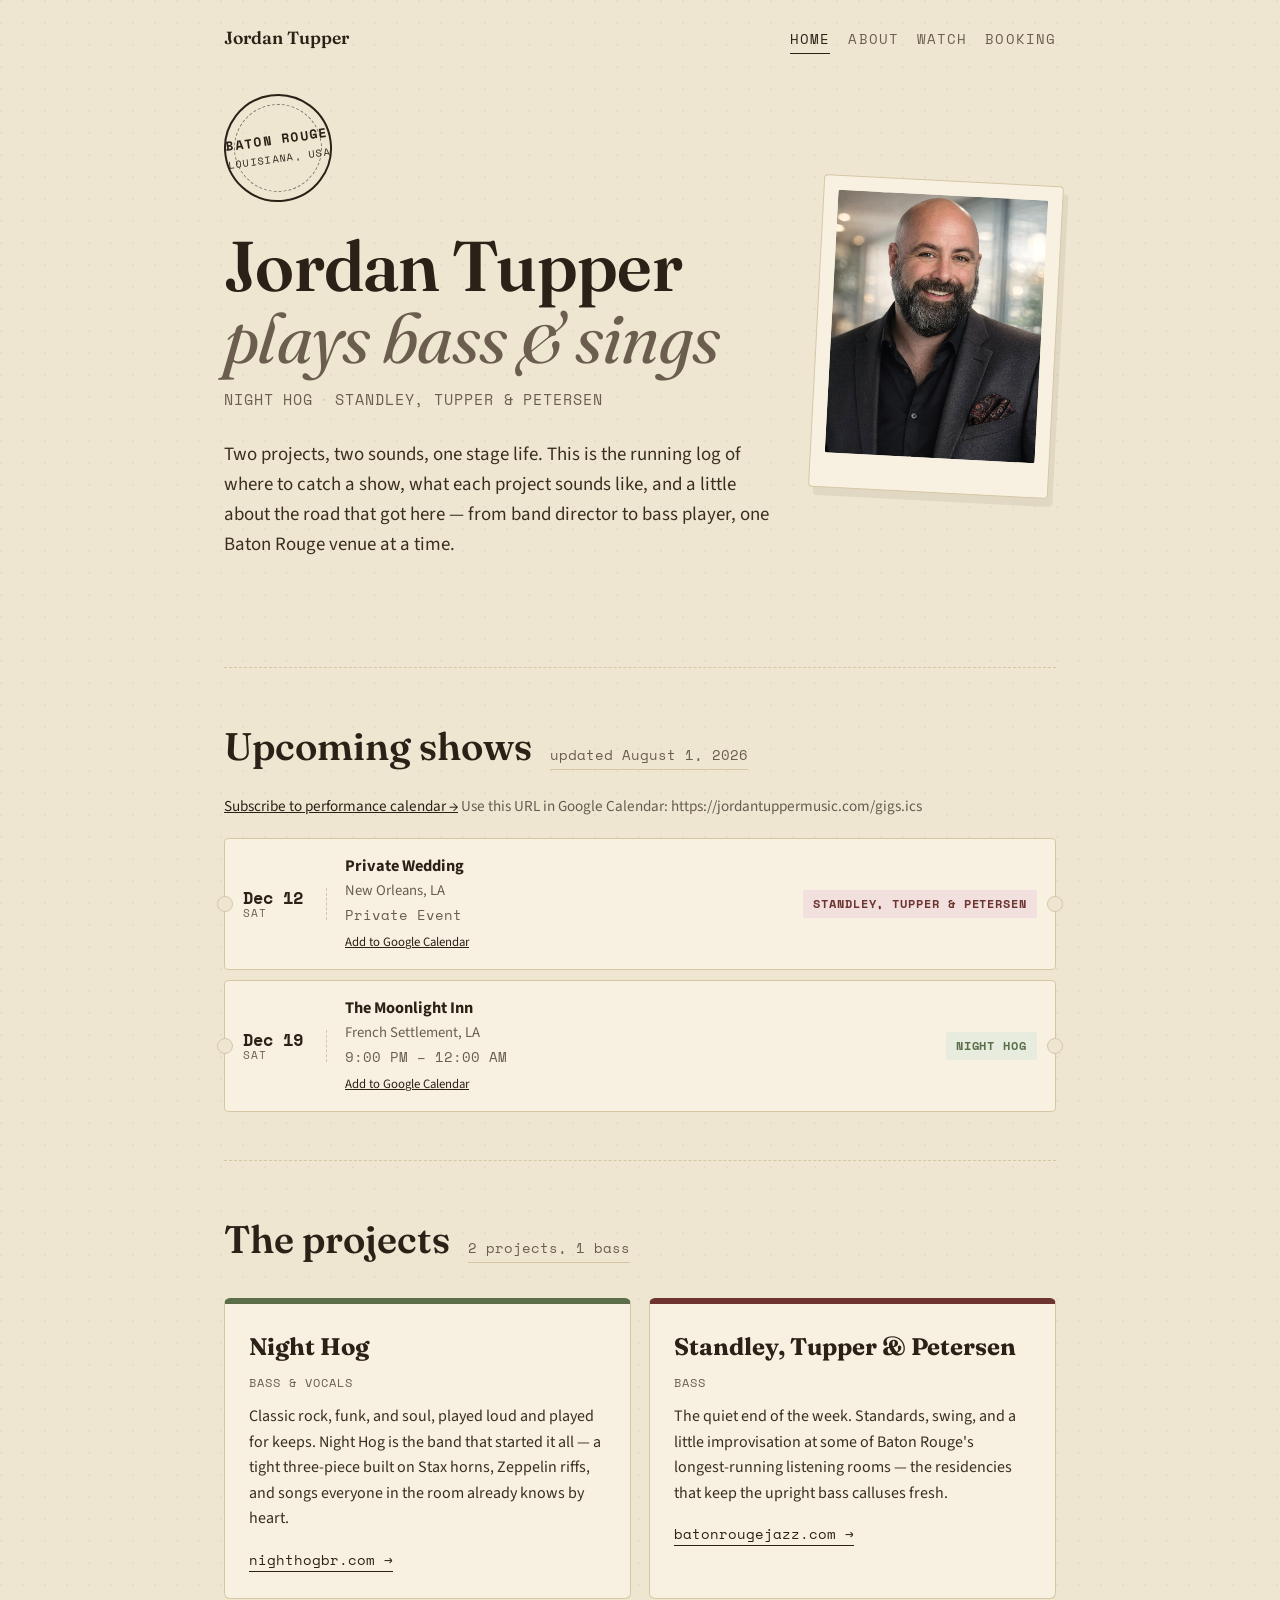
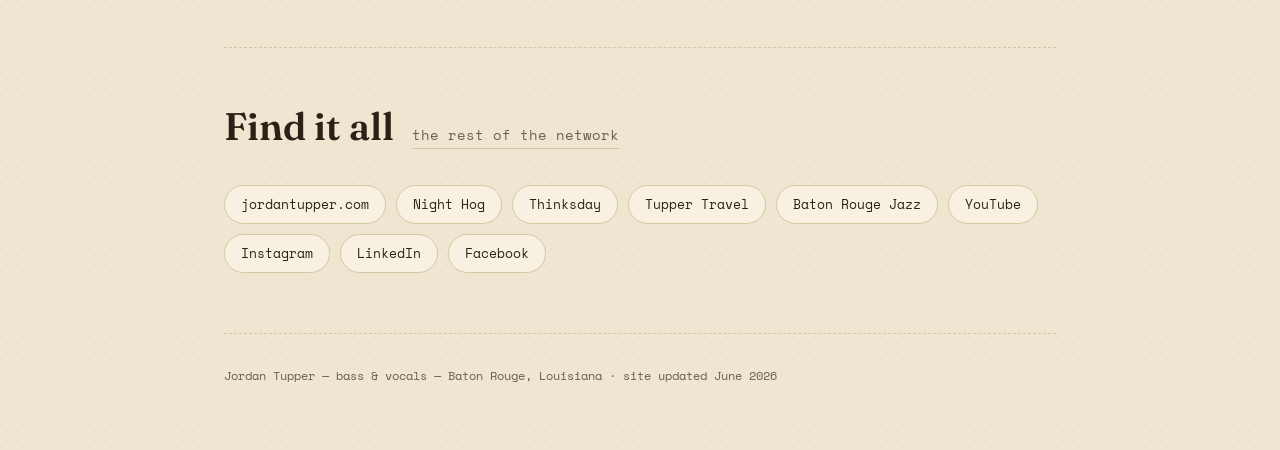
==== commit afb05a23: "Update index.html" ====
--- a/index.html
+++ b/index.html
@@ -88,7 +88,7 @@
   <section id="shows">
     <div class="entry-head">
       <h2>Upcoming shows</h2>
-      <span class="entry-date">updated jun 2026</span>
+      <span class="entry-date">updated August 1, 2026</span>
     </div>
     <p class="calendar-subscribe" style="margin: -0.75rem 0 1.25rem; font-size: 0.95rem;">
       <a class="link" href="/gigs.ics">Subscribe to performance calendar →</a>
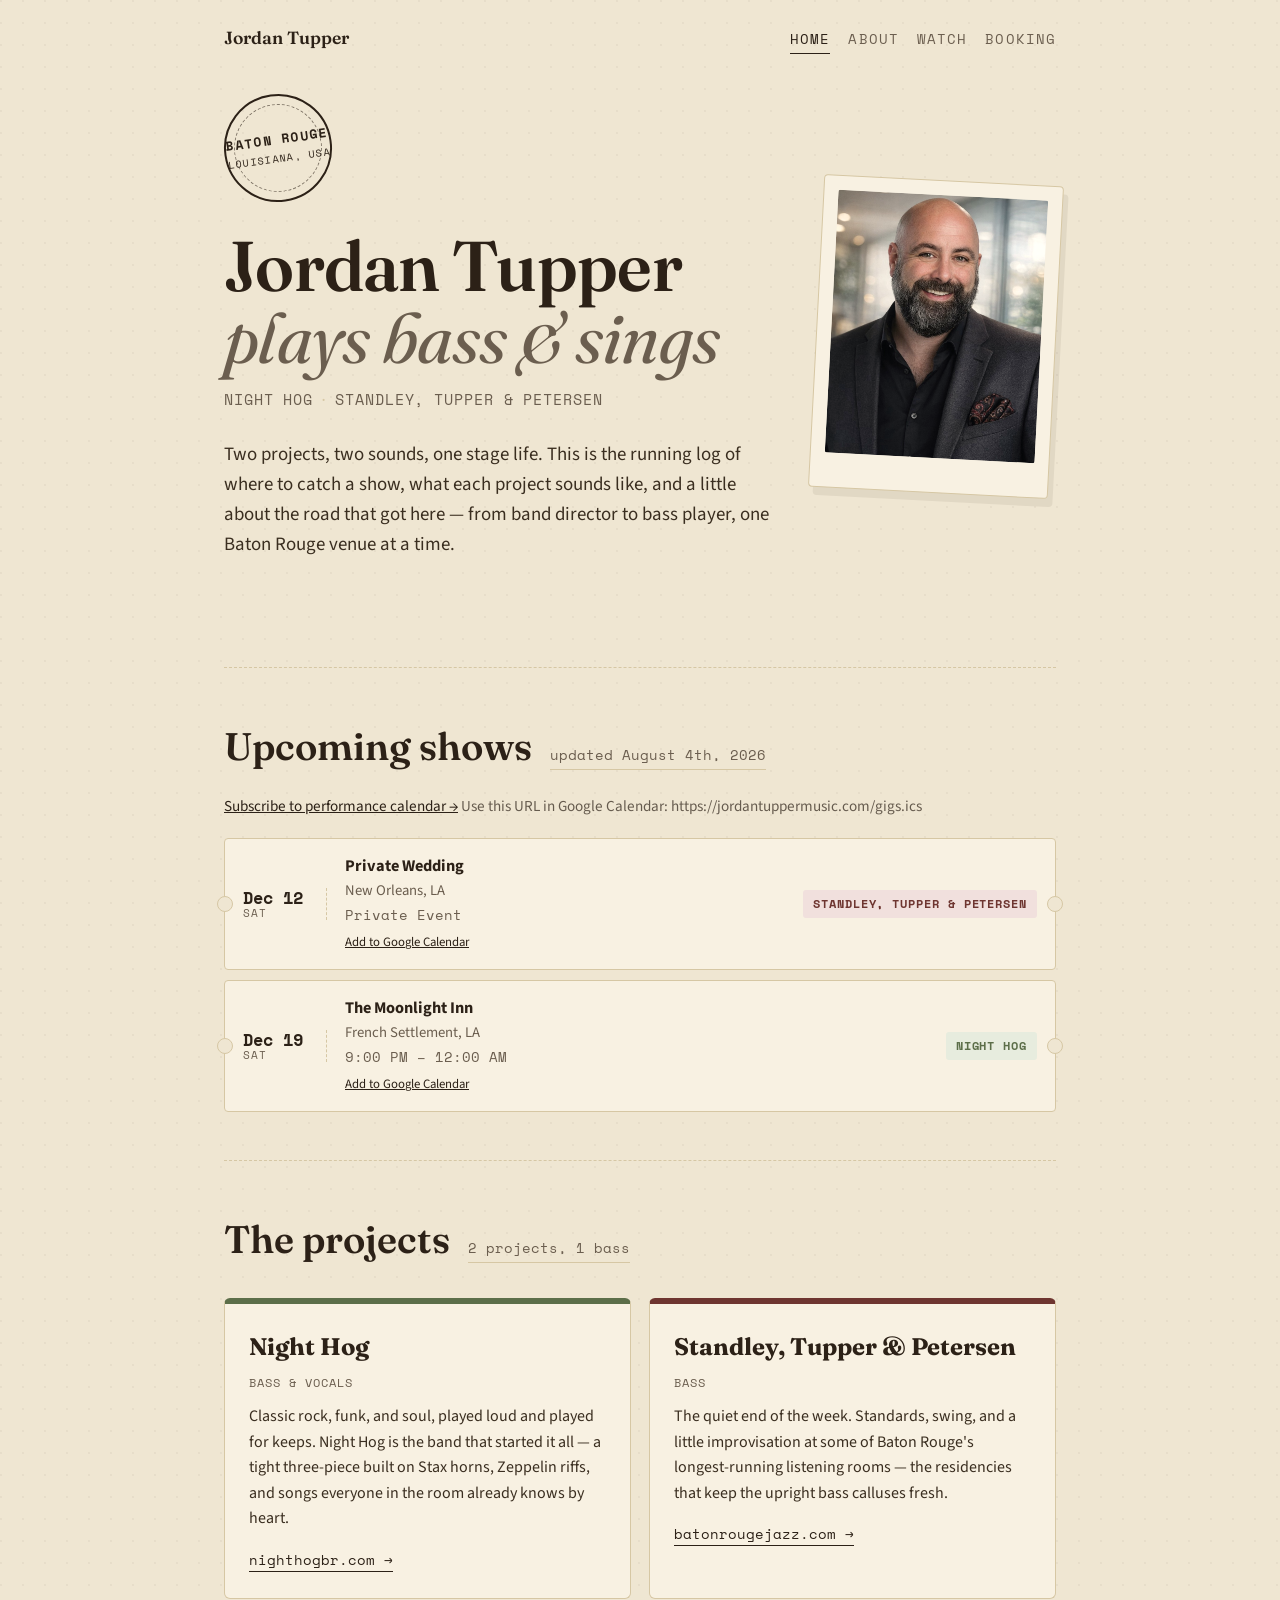
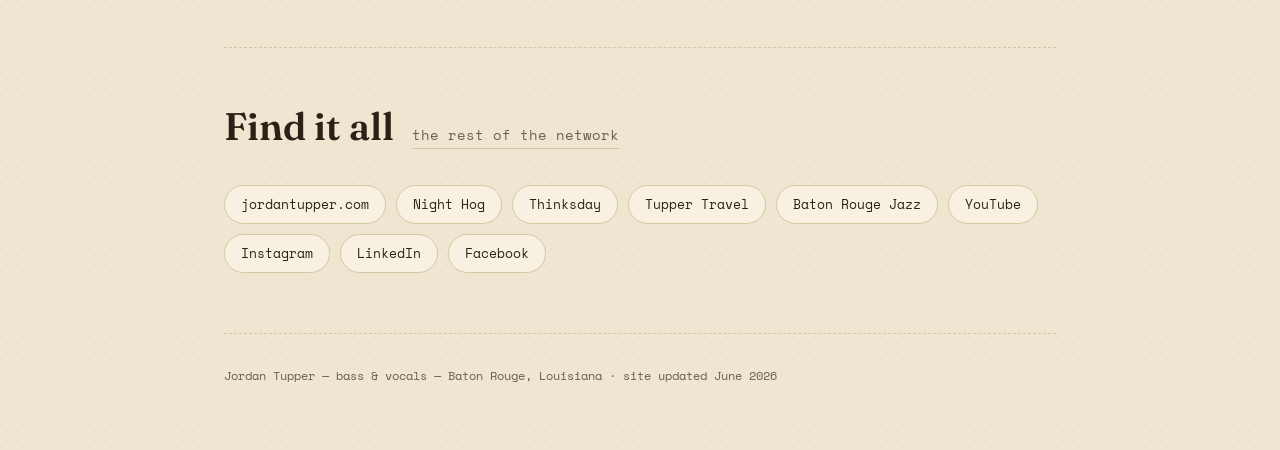
==== commit 5bb51b52: "Update index.html" ====
--- a/index.html
+++ b/index.html
@@ -88,7 +88,7 @@
   <section id="shows">
     <div class="entry-head">
       <h2>Upcoming shows</h2>
-      <span class="entry-date">updated August 1, 2026</span>
+      <span class="entry-date">updated August 4th, 2026</span>
     </div>
     <p class="calendar-subscribe" style="margin: -0.75rem 0 1.25rem; font-size: 0.95rem;">
       <a class="link" href="/gigs.ics">Subscribe to performance calendar →</a>
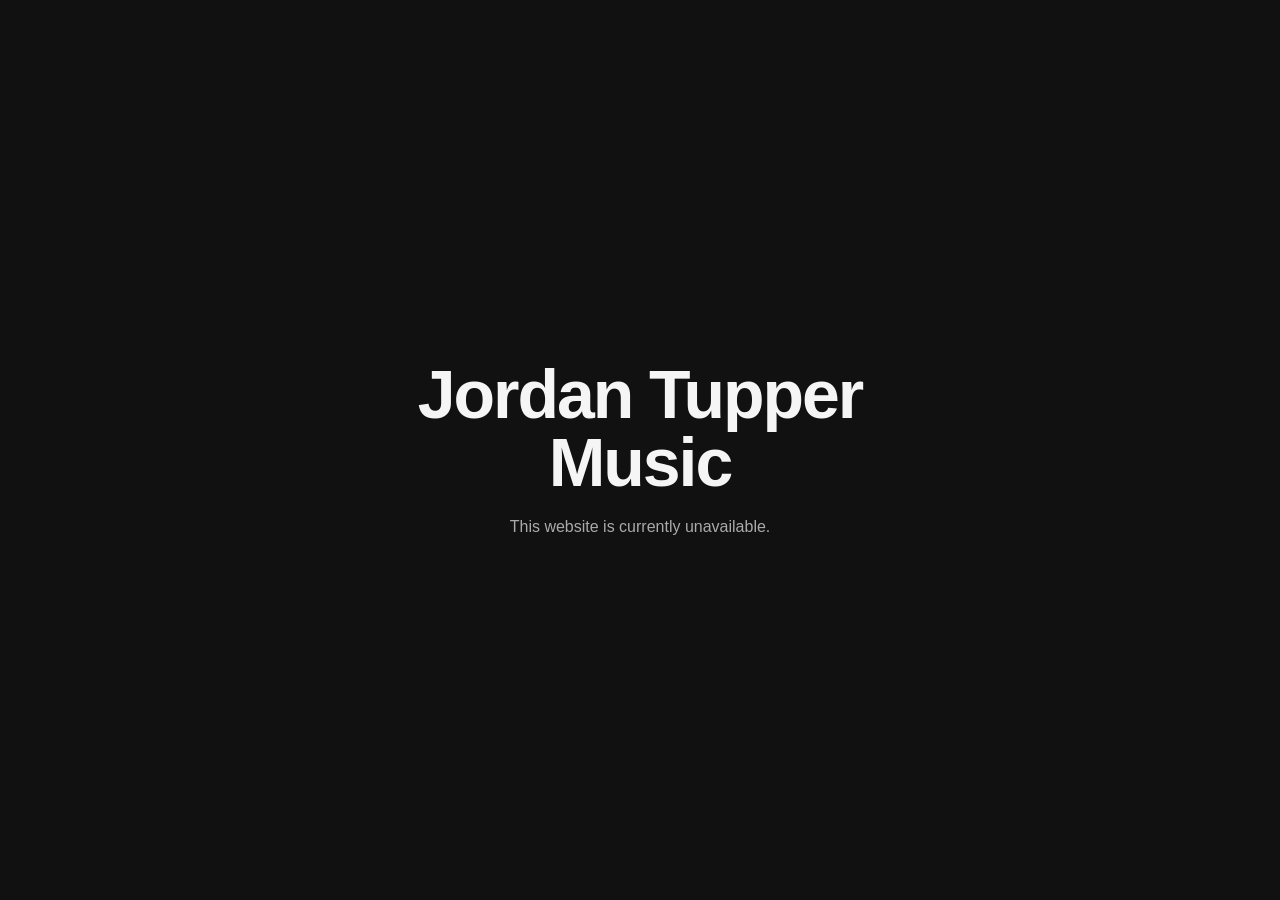
==== commit 079546e3: "Update and rename indexTemp.html to index.html" ====
--- a/index.html
+++ b/index.html
@@ -1,778 +1,62 @@
+
 <!DOCTYPE html>
 <html lang="en">
 <head>
-<meta charset="UTF-8">
-<meta name="viewport" content="width=device-width, initial-scale=1.0">
-<title>Jordan Tupper | Bass &amp; Vocals — Night Hog &amp; Standley, Tupper &amp; Petersen | Baton Rouge, LA</title>
-<meta name="description" content="Jordan Tupper is a Baton Rouge bass player and vocalist performing with Night Hog and Standley, Tupper &amp; Petersen. Find upcoming shows, band links, and his musical story.">
-<meta property="og:title" content="Jordan Tupper — Bass &amp; Vocals, Baton Rouge, LA">
-<meta property="og:description" content="Upcoming shows and projects from Baton Rouge musician Jordan Tupper — Night Hog and Standley, Tupper &amp; Petersen.">
-<meta property="og:type" content="website">
-<meta property="og:image" content="https://jordantuppermusic.com/og-image.jpg">
-<link rel="canonical" href="https://jordantuppermusic.com/">
-<link rel="icon" type="image/png" sizes="32x32" href="/favicon-32.png">
-<link rel="apple-touch-icon" sizes="180x180" href="/favicon-180.png">
+  <meta charset="UTF-8">
+  <meta name="viewport" content="width=device-width, initial-scale=1.0">
 
-<link rel="preconnect" href="https://fonts.googleapis.com">
-<link rel="preconnect" href="https://fonts.gstatic.com" crossorigin>
-<link href="https://fonts.googleapis.com/css2?family=Fraunces:ital,opsz,wght@0,9..144,300..900;1,9..144,300..900&family=Source+Sans+3:ital,wght@0,400;0,600;0,700;1,400&family=Space+Mono:wght@400;700&display=swap" rel="stylesheet">
-<link rel="stylesheet" href="style.css">
+  <title>Jordan Tupper Music</title>
+  <meta name="description" content="Jordan Tupper Music">
+  <link rel="canonical" href="https://jordantuppermusic.com/">
 
-<script type="application/ld+json">
-{
-  "@context": "https://schema.org",
-  "@type": "Person",
-  "name": "Jordan Tupper",
-  "url": "https://jordantuppermusic.com",
-  "jobTitle": "Musician (Bass, Vocals)",
-  "address": {
-    "@type": "PostalAddress",
-    "addressLocality": "Baton Rouge",
-    "addressRegion": "LA",
-    "addressCountry": "US"
-  },
-  "memberOf": [
-    {"@type":"MusicGroup","name":"Night Hog","url":"https://nighthogbr.com"},
-    {"@type":"MusicGroup","name":"Standley, Tupper & Petersen","url":"https://batonrougejazz.com"}
-  ],
-  "sameAs": [
-    "https://jordantupper.com",
-    "https://nighthogbr.com",
-    "https://thinksday.org",
-    "https://tuppertravel.com",
-    "https://batonrougejazz.com",
-    "https://www.youtube.com/@jordanjtupper",
-    "https://www.instagram.com/207_to_225/",
-    "https://www.linkedin.com/in/jordantupper225",
-    "https://www.facebook.com/jordan.tupper",
-    "https://gravatar.com/jordantupper",
-    "https://about.me/jordantupper",
-    "https://www.wikidata.org/wiki/Q140119440",
-    "https://musicbrainz.org/artist/c6d7afcc-3074-4c7d-b58c-2df6d4204264"
-  ],
-  "email": "jordan.j.tupper@gmail.com"
-}
-</script>
-</head>
-<body>
-
-<div class="wrap">
-
-  <nav class="site-nav">
-    <div class="nav-inner">
-      <span class="nav-brand">Jordan Tupper</span>
-      <a href="index.html" class="active">Home</a>
-      <a href="about.html">About</a>
-      <a href="watch.html">Watch</a>
-      <a href="booking.html">Booking</a>
-    </div>
-  </nav>
-
-  <header class="hero">
-    <div class="hero-grid">
-      <div class="hero-text">
-        <div class="postmark"><span class="city">Baton Rouge</span><span class="state">Louisiana, USA</span></div>
-        <h1 class="title">Jordan Tupper<br><em>plays bass &amp; sings</em></h1>
-        <p class="tagline">Night Hog<span class="dot">·</span>Standley, Tupper &amp; Petersen</p>
-        <p class="lede">Two projects, two sounds, one stage life. This is the running log of where to catch a show, what each project sounds like, and a little about the road that got here — from band director to bass player, one Baton Rouge venue at a time.</p>
-      </div>
-      <div class="hero-photo">
-        <img src="/hero-photo.jpg" alt="Jordan Tupper playing upright bass" loading="lazy">
-      </div>
-    </div>
-  </header>
-
-  <hr class="hr">
-
-  <!-- UPCOMING SHOWS -->
-  <section id="shows">
-    <div class="entry-head">
-      <h2>Upcoming shows</h2>
-      <span class="entry-date">updated August 4th, 2026</span>
-    </div>
-    <p class="calendar-subscribe" style="margin: -0.75rem 0 1.25rem; font-size: 0.95rem;">
-      <a class="link" href="/gigs.ics">Subscribe to performance calendar →</a>
-      <span style="opacity:.7;">Use this URL in Google Calendar: https://jordantuppermusic.com/gigs.ics</span>
-    </p>
-    <div class="gig-list" id="merged-gig-list" aria-live="polite">
-      <p class="calendar-loading">Loading upcoming shows…</p>
-    </div>
-    <p class="gig-empty" id="merged-gig-empty" style="display:none;">No public gigs currently listed.</p>
-  </section>
-
-  <hr class="hr">
-
-  <!-- PROJECTS -->
-  <section id="projects">
-    <div class="entry-head">
-      <h2>The projects</h2>
-      <span class="entry-date">2 projects, 1 bass</span>
-    </div>
-    <div class="projects">
-
-      <div class="project nighthog">
-        <h3>Night Hog</h3>
-        <div class="role">Bass &amp; vocals</div>
-        <p>Classic rock, funk, and soul, played loud and played for keeps. Night Hog is the band that started it all — a tight three-piece built on Stax horns, Zeppelin riffs, and songs everyone in the room already knows by heart.</p>
-        <a class="link" href="https://nighthogbr.com">nighthogbr.com →</a>
-      </div>
-
-      <div class="project jazz">
-        <h3>Standley, Tupper &amp; Petersen</h3>
-        <div class="role">Bass</div>
-        <p>The quiet end of the week. Standards, swing, and a little improvisation at some of Baton Rouge's longest-running listening rooms — the residencies that keep the upright bass calluses fresh.</p>
-        <a class="link" href="https://batonrougejazz.com">batonrougejazz.com →</a>
-      </div>
-
-    </div>
-  </section>
-
-  <hr class="hr">
-
-  <!-- CONNECT -->
-  <section id="connect">
-    <div class="entry-head">
-      <h2>Find it all</h2>
-      <span class="entry-date">the rest of the network</span>
-    </div>
-    <div class="connect-grid">
-      <a href="https://jordantupper.com">jordantupper.com</a>
-      <a href="https://nighthogbr.com">Night Hog</a>
-      <a href="https://thinksday.org">Thinksday</a>
-      <a href="https://tuppertravel.com">Tupper Travel</a>
-      <a href="https://batonrougejazz.com">Baton Rouge Jazz</a>
-      <a href="https://www.youtube.com/@jordanjtupper">YouTube</a>
-      <a href="https://www.instagram.com/207_to_225/">Instagram</a>
-      <a href="https://www.linkedin.com/in/jordantupper225">LinkedIn</a>
-      <a href="https://www.facebook.com/jordan.tupper">Facebook</a>
-    </div>
-  </section>
-
-  <footer>
-    Jordan Tupper — bass &amp; vocals — Baton Rouge, Louisiana &middot; site updated June 2026
-  </footer>
-
-</div>
-
-
-  <script>
-  // Inline calendar renderer. The HTML above is a built-in fallback, so gigs still show even if external feeds fail.
-  // Jordan Tupper Music merged calendar
-// Bulletproof version: tries live feeds first, but uses an embedded fallback so the page never stays stuck on "Loading".
-(function () {
-  const FEEDS = [
-    { label: "Night Hog", className: "nighthog", siteUrl: "https://nighthogbr.com", globalName: "NIGHT_HOG_GIGS", urls: ["https://nighthogbr.com/gigs-feed.js", "https://www.nighthogbr.com/gigs-feed.js"] },
-    { label: "Standley, Tupper & Petersen", className: "jazz", siteUrl: "https://batonrougejazz.com", globalName: "BATONROUGEJAZZ_GIGS", urls: ["https://batonrougejazz.com/gigs-feed.js", "https://www.batonrougejazz.com/gigs-feed.js"] }
-  ];
-
-  const FALLBACK_GIGS = [
-  {
-    "date": "2026-06-12",
-    "startTime": "20:00",
-    "endTime": "23:00",
-    "venue": "Scoreboards",
-    "city": "Denham Springs",
-    "state": "LA",
-    "status": "public",
-    "band": "Night Hog",
-    "bandClass": "nighthog",
-    "siteUrl": "https://nighthogbr.com"
-  },
-
-  {
-    "date": "2026-06-13",
-    "startTime": "19:00",
-    "endTime": "22:00",
-    "venue": "BeerBellys",
-    "city": "Plaquemine",
-    "state": "LA",
-    "status": "public",
-    "band": "Night Hog",
-    "bandClass": "nighthog",
-    "siteUrl": "https://nighthogbr.com"
-  },
-
-  {
-    "date": "2026-06-19",
-    "startTime": "19:00",
-    "endTime": "22:00",
-    "venue": "Big J's Side Porch",
-    "city": "Clinton",
-    "state": "LA",
-    "status": "public",
-    "band": "Night Hog",
-    "bandClass": "nighthog",
-    "siteUrl": "https://nighthogbr.com"
-  },
-
-  {
-    "date": "2026-06-20",
-    "startTime": "21:00",
-    "endTime": "00:00",
-    "venue": "Brickyard South",
-    "city": "Baton Rouge",
-    "state": "LA",
-    "status": "public",
-    "band": "Night Hog",
-    "bandClass": "nighthog",
-    "siteUrl": "https://nighthogbr.com"
-  },
-
-  {
-    "date": "2026-06-27",
-    "startTime": "21:00",
-    "endTime": "00:00",
-    "venue": "The Moonlight Inn",
-    "city": "French Settlement",
-    "state": "LA",
-    "status": "public",
-    "band": "Night Hog",
-    "bandClass": "nighthog",
-    "siteUrl": "https://nighthogbr.com"
-  },
-
-  {
-    "date": "2026-08-28",
-    "startTime": "20:00",
-    "endTime": "23:00",
-    "venue": "Charlie's Lounge",
-    "city": "Addis",
-    "state": "LA",
-    "status": "public",
-    "band": "Night Hog",
-    "bandClass": "nighthog",
-    "siteUrl": "https://nighthogbr.com"
-  },
-
-  {
-    "date": "2026-08-29",
-    "startTime": "21:00",
-    "endTime": "00:00",
-    "venue": "The Moonlight Inn",
-    "city": "French Settlement",
-    "state": "LA",
-    "status": "public",
-    "band": "Night Hog",
-    "bandClass": "nighthog",
-    "siteUrl": "https://nighthogbr.com"
-  },
-
-  {
-    "date": "2026-10-10",
-    "startTime": "20:00",
-    "endTime": "23:00",
-    "venue": "Private Event",
-    "city": "Baton Rouge",
-    "state": "LA",
-    "status": "private",
-    "displayTime": "TBA",
-    "band": "Night Hog",
-    "bandClass": "nighthog",
-    "siteUrl": "https://nighthogbr.com"
-  },
-
-  {
-    "date": "2026-10-24",
-    "startTime": "21:00",
-    "endTime": "00:00",
-    "venue": "The Moonlight Inn",
-    "city": "French Settlement",
-    "state": "LA",
-    "status": "public",
-    "band": "Night Hog",
-    "bandClass": "nighthog",
-    "siteUrl": "https://nighthogbr.com"
-  },
-
-  {
-    "date": "2026-12-19",
-    "startTime": "21:00",
-    "endTime": "00:00",
-    "venue": "The Moonlight Inn",
-    "city": "French Settlement",
-    "state": "LA",
-    "status": "public",
-    "band": "Night Hog",
-    "bandClass": "nighthog",
-    "siteUrl": "https://nighthogbr.com"
-  },
-
-  {
-    "date": "2026-06-21",
-    "startTime": "10:00",
-    "endTime": "13:00",
-    "venue": "City Cafe",
-    "city": "Baton Rouge",
-    "state": "LA",
-    "displayTime": "Brunch",
-    "detailsHtml": "Jazz Brunch \u00b7 4710 O'Neal Ln, Baton Rouge, LA \u00b7 <a href=\"https://citycafebr.net\" rel=\"noopener\" target=\"_blank\">citycafebr.net</a>",
-    "status": "public",
-    "band": "Standley, Tupper & Petersen",
-    "bandClass": "jazz",
-    "siteUrl": "https://batonrougejazz.com"
-  },
-
-  {
-    "date": "2026-06-24",
-    "startTime": "18:00",
-    "endTime": "22:00",
-    "venue": "The Brakes Bar",
-    "city": "Baton Rouge",
-    "state": "LA",
-    "detailsHtml": "5412 Government St, Baton Rouge, LA \u00b7 <a href=\"https://spokeandhubbr.com/brakes-bar\" rel=\"noopener\" target=\"_blank\">spokeandhubbr.com</a> \u00b7 <a href=\"https://www.facebook.com/thebrakesbarbr/\" rel=\"noopener\" target=\"_blank\">Facebook</a>",
-    "status": "public",
-    "band": "Standley, Tupper & Petersen",
-    "bandClass": "jazz",
-    "siteUrl": "https://batonrougejazz.com"
-  },
-
-  {
-    "date": "2026-06-28",
-    "startTime": "10:00",
-    "endTime": "13:00",
-    "venue": "Copa",
-    "city": "Baton Rouge",
-    "state": "LA",
-    "displayTime": "Brunch",
-    "detailsHtml": "Jazz Brunch \u00b7 Baton Rouge, LA",
-    "status": "public",
-    "band": "Standley, Tupper & Petersen",
-    "bandClass": "jazz",
-    "siteUrl": "https://batonrougejazz.com"
-  },
-
-  {
-    "date": "2026-07-01",
-    "startTime": "18:00",
-    "endTime": "22:00",
-    "venue": "The Brakes Bar",
-    "city": "Baton Rouge",
-    "state": "LA",
-    "detailsHtml": "5412 Government St, Baton Rouge, LA \u00b7 <a href=\"https://spokeandhubbr.com/brakes-bar\" rel=\"noopener\" target=\"_blank\">spokeandhubbr.com</a> \u00b7 <a href=\"https://www.facebook.com/thebrakesbarbr/\" rel=\"noopener\" target=\"_blank\">Facebook</a>",
-    "status": "public",
-    "band": "Standley, Tupper & Petersen",
-    "bandClass": "jazz",
-    "siteUrl": "https://batonrougejazz.com"
-  },
-
-  {
-    "date": "2026-07-15",
-    "startTime": "18:00",
-    "endTime": "22:00",
-    "venue": "The Brakes Bar",
-    "city": "Baton Rouge",
-    "state": "LA",
-    "detailsHtml": "5412 Government St, Baton Rouge, LA \u00b7 <a href=\"https://spokeandhubbr.com/brakes-bar\" rel=\"noopener\" target=\"_blank\">spokeandhubbr.com</a> \u00b7 <a href=\"https://www.facebook.com/thebrakesbarbr/\" rel=\"noopener\" target=\"_blank\">Facebook</a>",
-    "status": "public",
-    "band": "Standley, Tupper & Petersen",
-    "bandClass": "jazz",
-    "siteUrl": "https://batonrougejazz.com"
-  },
-
-  {
-    "date": "2026-07-22",
-    "startTime": "18:00",
-    "endTime": "22:00",
-    "venue": "The Brakes Bar",
-    "city": "Baton Rouge",
-    "state": "LA",
-    "detailsHtml": "5412 Government St, Baton Rouge, LA \u00b7 <a href=\"https://spokeandhubbr.com/brakes-bar\" rel=\"noopener\" target=\"_blank\">spokeandhubbr.com</a> \u00b7 <a href=\"https://www.facebook.com/thebrakesbarbr/\" rel=\"noopener\" target=\"_blank\">Facebook</a>",
-    "status": "public",
-    "band": "Standley, Tupper & Petersen",
-    "bandClass": "jazz",
-    "siteUrl": "https://batonrougejazz.com"
-  },
-
-  {
-    "date": "2026-07-26",
-    "startTime": "10:00",
-    "endTime": "13:00",
-    "venue": "Copa",
-    "city": "Baton Rouge",
-    "state": "LA",
-    "detailsHtml": "Baton Rouge, LA",
-    "status": "public",
-    "band": "Standley, Tupper & Petersen",
-    "bandClass": "jazz",
-    "siteUrl": "https://batonrougejazz.com"
-  },
-
-  {
-    "date": "2026-07-29",
-    "startTime": "18:00",
-    "endTime": "22:00",
-    "venue": "The Brakes Bar",
-    "city": "Baton Rouge",
-    "state": "LA",
-    "detailsHtml": "5412 Government St, Baton Rouge, LA \u00b7 <a href=\"https://spokeandhubbr.com/brakes-bar\" rel=\"noopener\" target=\"_blank\">spokeandhubbr.com</a> \u00b7 <a href=\"https://www.facebook.com/thebrakesbarbr/\" rel=\"noopener\" target=\"_blank\">Facebook</a>",
-    "status": "public",
-    "band": "Standley, Tupper & Petersen",
-    "bandClass": "jazz",
-    "siteUrl": "https://batonrougejazz.com"
-  },
-
-  {
-    "date": "2026-08-08",
-    "startTime": "11:00",
-    "endTime": "14:00",
-    "venue": "Community Grocery",
-    "city": "Woodville",
-    "state": "MS",
-    "detailsHtml": "525 Commercial Row, Woodville, MS \u00b7 <a href=\"https://communitygroceryms.com\" rel=\"noopener\" target=\"_blank\">communitygroceryms.com</a> \u00b7 <a href=\"https://www.facebook.com/communitygroceryms/\" rel=\"noopener\" target=\"_blank\">Facebook</a>",
-    "status": "public",
-    "band": "Standley, Tupper & Petersen",
-    "bandClass": "jazz",
-    "siteUrl": "https://batonrougejazz.com"
-  },
-
-  {
-    "date": "2026-08-09",
-    "startTime": "10:00",
-    "endTime": "13:00",
-    "venue": "Copa",
-    "city": "Baton Rouge",
-    "state": "LA",
-    "detailsHtml": "Baton Rouge, LA",
-    "status": "public",
-    "band": "Standley, Tupper & Petersen",
-    "bandClass": "jazz",
-    "siteUrl": "https://batonrougejazz.com"
-  },
-
-  {
-    "date": "2026-08-22",
-    "startTime": "11:00",
-    "endTime": "14:00",
-    "venue": "Community Grocery",
-    "city": "Woodville",
-    "state": "MS",
-    "detailsHtml": "525 Commercial Row, Woodville, MS \u00b7 <a href=\"https://communitygroceryms.com\" rel=\"noopener\" target=\"_blank\">communitygroceryms.com</a> \u00b7 <a href=\"https://www.facebook.com/communitygroceryms/\" rel=\"noopener\" target=\"_blank\">Facebook</a>",
-    "status": "public",
-    "band": "Standley, Tupper & Petersen",
-    "bandClass": "jazz",
-    "siteUrl": "https://batonrougejazz.com"
-  },
-
-  {
-    "date": "2026-09-15",
-    "startTime": "17:30",
-    "endTime": "20:30",
-    "venue": "Bin 77",
-    "city": "Baton Rouge",
-    "state": "LA",
-    "detailsHtml": "Baton Rouge, LA",
-    "status": "public",
-    "band": "Standley, Tupper & Petersen",
-    "bandClass": "jazz",
-    "siteUrl": "https://batonrougejazz.com"
-  },
-
-  {
-    "date": "2026-12-12",
-    "venue": "Private Wedding",
-    "city": "New Orleans",
-    "state": "LA",
-    "displayTime": "Private Event",
-    "detailsHtml": "New Orleans, LA",
-    "status": "private",
-    "band": "Standley, Tupper & Petersen",
-    "bandClass": "jazz",
-    "siteUrl": "https://batonrougejazz.com"
-  }
-];
-
-  const FEED_TIMEOUT_MS = 3500;
-  function pad(value) { return String(value).padStart(2, "0"); }
-  function escapeHtml(value) {
-    return String(value || "")
-      .replace(/&/g, "&amp;").replace(/</g, "&lt;").replace(/>/g, "&gt;")
-      .replace(/"/g, "&quot;").replace(/'/g, "&#039;");
-  }
-  function parseDateTime(gig, time, fallback) {
-    const t = time && /^\d{2}:\d{2}$/.test(time) ? time : fallback;
-    const d = new Date(`${gig.date}T${t}:00`);
-    return Number.isNaN(d.getTime()) ? new Date(`${gig.date}T23:59:59`) : d;
-  }
-  function dateForSort(gig) { return parseDateTime(gig, gig.startTime, "23:59"); }
-  function dateForExpiration(gig) {
-    let end = parseDateTime(gig, gig.endTime || gig.startTime, "23:59");
-    if (gig.startTime && gig.endTime && gig.endTime < gig.startTime) end.setDate(end.getDate() + 1);
-    return end;
-  }
-  function formatDate(gig) {
-    const d = new Date(`${gig.date}T12:00:00`);
-    return {
-      month: d.toLocaleDateString("en-US", { month: "short" }),
-      day: d.getDate(),
-      weekday: d.toLocaleDateString("en-US", { weekday: "short" })
-    };
-  }
-  function formatClock(time) {
-    if (!time || !/^\d{2}:\d{2}$/.test(time)) return "";
-    const [h, m] = time.split(":").map(Number);
-    const suffix = h >= 12 ? "PM" : "AM";
-    return `${h % 12 || 12}:${pad(m)} ${suffix}`;
-  }
-  function formatTime(gig) {
-    if (gig.displayTime) return gig.displayTime;
-    if (gig.startTime && gig.endTime) return `${formatClock(gig.startTime)} – ${formatClock(gig.endTime)}`;
-    if (gig.startTime) return formatClock(gig.startTime);
-    return "TBA";
-  }
-  function formatPlace(gig) {
-    if (gig.displayLocation) return gig.displayLocation;
-    if (gig.city && gig.state) return `${gig.city}, ${gig.state}`;
-    if (gig.city) return gig.city;
-    if (gig.state) return gig.state;
-    return "Louisiana";
-  }
-  function normalizeExternal(feed) {
-    return (window[feed.globalName] || []).map(gig => ({
-      ...gig,
-      band: feed.label,
-      bandClass: feed.className,
-      siteUrl: feed.siteUrl
-    }));
-  }
-  function renderGig(gig) {
-    const { month, day, weekday } = formatDate(gig);
-    const row = document.createElement("div");
-    row.className = "gig";
-    row.dataset.date = gig.date;
-    row.dataset.band = gig.band;
-    row.dataset.venue = gig.venue || "";
-    row.dataset.place = formatPlace(gig);
-    row.dataset.time = formatTime(gig);
-    row.dataset.startTime = gig.startTime || "";
-    row.dataset.endTime = gig.endTime || "";
-    row.innerHTML = `
-      <div class="date">${escapeHtml(month)} ${escapeHtml(day)}<span class="day">${escapeHtml(weekday)}</span></div>
-      <div class="info">
-        <div class="venue">${escapeHtml(gig.venue || "TBA")}</div>
-        <div class="place">${escapeHtml(formatPlace(gig))}</div>
-        <div class="time">${escapeHtml(formatTime(gig))}</div>
-      </div>
-      <div class="band-tag ${escapeHtml(gig.bandClass)}">${escapeHtml(gig.band)}</div>
-    `;
-    return row;
-  }
-  function injectSchema(gigs) {
-    document.querySelectorAll('script[data-generated="jtm-events"]').forEach(s => s.remove());
-    const graph = gigs.map(gig => {
-      const startDate = gig.startTime ? `${gig.date}T${gig.startTime}:00-05:00` : gig.date;
-      let endDate;
-      if (gig.endTime) {
-        const endDay = new Date(`${gig.date}T12:00:00`);
-        if (gig.startTime && gig.endTime < gig.startTime) endDay.setDate(endDay.getDate() + 1);
-        endDate = `${endDay.getFullYear()}-${pad(endDay.getMonth()+1)}-${pad(endDay.getDate())}T${gig.endTime}:00-05:00`;
-      }
-      const event = {
-        "@type": "MusicEvent",
-        name: `${gig.band} — ${gig.status === "private" ? gig.venue : `Live at ${gig.venue}`}`,
-        startDate,
-        eventStatus: "https://schema.org/EventScheduled",
-        eventAttendanceMode: "https://schema.org/OfflineEventAttendanceMode",
-        performer: { "@type": "MusicGroup", name: gig.band, url: gig.siteUrl },
-        location: { "@type": "Place", name: gig.venue || "TBA", address: { "@type": "PostalAddress", addressLocality: gig.city || "Baton Rouge", addressRegion: gig.state || "LA", addressCountry: "US" } }
-      };
-      if (endDate) event.endDate = endDate;
-      if (gig.status !== "private") event.offers = { "@type": "Offer", price: "0", priceCurrency: "USD", availability: "https://schema.org/InStock", url: "https://jordantuppermusic.com/#shows" };
-      return event;
-    });
-    const script = document.createElement("script");
-    script.type = "application/ld+json";
-    script.dataset.generated = "jtm-events";
-    script.textContent = JSON.stringify({ "@context": "https://schema.org", "@graph": graph }, null, 2);
-    document.head.appendChild(script);
-  }
-  function loadScriptWithTimeout(url) {
-    return new Promise(resolve => {
-      const s = document.createElement("script");
-      let done = false;
-      const finish = ok => { if (done) return; done = true; clearTimeout(timer); resolve(ok); };
-      const sep = url.includes("?") ? "&" : "?";
-      s.src = `${url}${sep}v=${Date.now()}`;
-      s.async = true;
-      s.onload = () => finish(true);
-      s.onerror = () => { s.remove(); finish(false); };
-      const timer = setTimeout(() => { s.remove(); finish(false); }, FEED_TIMEOUT_MS);
-      document.head.appendChild(s);
-    });
-  }
-  async function loadFeed(feed) {
-    if (Array.isArray(window[feed.globalName])) return true;
-    for (const url of feed.urls) {
-      const ok = await loadScriptWithTimeout(url);
-      if (ok && Array.isArray(window[feed.globalName])) return true;
-    }
-    return false;
-  }
-  function getUpcoming(gigs) {
-    const now = new Date();
-    return gigs.filter(gig => gig.date && dateForExpiration(gig) >= now).sort((a, b) => dateForSort(a) - dateForSort(b));
-  }
-  function paint(list, empty, gigs, sourceNote) {
-    list.innerHTML = "";
-    if (!gigs.length) {
-      list.innerHTML = '<p class="calendar-loading">No upcoming gigs loaded.</p>';
-      if (empty) empty.style.display = "none";
-      return;
-    }
-    if (empty) empty.style.display = "none";
-    gigs.forEach(gig => list.appendChild(renderGig(gig)));
-    if (sourceNote) {
-      const note = document.createElement("p");
-      note.className = "calendar-loading";
-      note.style.marginTop = "1rem";
-      note.textContent = sourceNote;
-      list.appendChild(note);
-    }
-    injectSchema(gigs);
-    document.dispatchEvent(new CustomEvent("jtm:gigs-rendered", { detail: { gigs } }));
-  }
-  async function render() {
-    const list = document.getElementById("merged-gig-list") || document.querySelector(".gig-list");
-    const empty = document.getElementById("merged-gig-empty");
-    if (!list) return;
-
-    // Show fallback immediately so the site never appears broken.
-    const fallbackUpcoming = getUpcoming(FALLBACK_GIGS);
-    paint(list, empty, fallbackUpcoming, "");
-
-    // Then try to refresh from the three live band feeds.
-    const loaded = await Promise.all(FEEDS.map(loadFeed));
-    const external = FEEDS.flatMap(feed => normalizeExternal(feed));
-    if (external.length) {
-      const missing = FEEDS.filter((_, i) => !loaded[i]).map(f => f.label);
-      const note = missing.length ? `Calendar loaded. Some feeds did not respond: ${missing.join(", ")}.` : "";
-      paint(list, empty, getUpcoming(external), note);
-    }
-  }
-  if (document.readyState === "loading") document.addEventListener("DOMContentLoaded", render);
-  else render();
-})();
-
-  </script>
-  <script>
-  /* Jordan Tupper Music calendar export helper
-   Safe version: waits for the visible gig list to render before adding Google Calendar links.
-   If the main calendar fails to load, this file will not break the page. */
-(function () {
-  function pad(n) { return String(n).padStart(2, '0'); }
-
-  function parseDateFromGig(gig) {
-    const raw = gig.getAttribute('data-date') || gig.dataset.date;
-    if (!raw) return null;
-    const d = new Date(raw + 'T00:00:00');
-    return Number.isNaN(d.getTime()) ? null : d;
-  }
-
-  function extractText(gig, selector) {
-    const el = gig.querySelector(selector);
-    return el ? el.textContent.trim() : '';
-  }
-
-  function normalizeTimeText(text) {
-    return (text || '').replace(/\s+/g, ' ').trim();
-  }
-
-  function parseTimeRange(timeText) {
-    const clean = normalizeTimeText(timeText).toLowerCase();
-    if (!clean || clean.includes('tba') || clean.includes('private')) {
-      return { startHour: 19, startMinute: 0, endHour: 22, endMinute: 0 };
+  <style>
+    * {
+      box-sizing: border-box;
     }
 
-    const parts = clean.split(/\s*[–-]\s*/);
-    function parseOne(t, fallbackAmPm) {
-      const m = t.match(/(\d{1,2})(?::(\d{2}))?\s*(am|pm)?/i);
-      if (!m) return null;
-      let hour = parseInt(m[1], 10);
-      const minute = m[2] ? parseInt(m[2], 10) : 0;
-      const ampm = m[3] || fallbackAmPm || '';
-      if (ampm === 'pm' && hour !== 12) hour += 12;
-      if (ampm === 'am' && hour === 12) hour = 0;
-      return { hour, minute, ampm };
+    html, body {
+      margin: 0;
+      min-height: 100%;
     }
 
-    const endAmPmMatch = parts[1] ? parts[1].match(/(am|pm)/i) : null;
-    const implied = endAmPmMatch ? endAmPmMatch[1].toLowerCase() : undefined;
-    const start = parseOne(parts[0], implied) || { hour: 19, minute: 0 };
-    const end = parseOne(parts[1] || '', undefined) || { hour: start.hour + 3, minute: start.minute };
-    return { startHour: start.hour, startMinute: start.minute, endHour: end.hour, endMinute: end.minute };
-  }
+    body {
+      min-height: 100vh;
+      display: flex;
+      align-items: center;
+      justify-content: center;
+      padding: 32px;
+      background: #111;
+      color: #f5f5f5;
+      font-family: Arial, Helvetica, sans-serif;
+      text-align: center;
+    }
 
-  function toGoogleDate(date, hour, minute) {
-    const d = new Date(date);
-    d.setHours(hour, minute, 0, 0);
-    // Google accepts UTC compact timestamps. Convert local to UTC.
-    return d.getUTCFullYear() +
-      pad(d.getUTCMonth() + 1) +
-      pad(d.getUTCDate()) + 'T' +
-      pad(d.getUTCHours()) +
-      pad(d.getUTCMinutes()) +
-      '00Z';
-  }
+    main {
+      width: 100%;
+      max-width: 620px;
+    }
 
-  function addButtons() {
-    const gigs = Array.from(document.querySelectorAll('.gig'));
-    if (!gigs.length) return false;
+    h1 {
+      margin: 0 0 18px;
+      font-size: clamp(2.2rem, 7vw, 4.25rem);
+      line-height: 1;
+      font-weight: 600;
+      letter-spacing: -0.03em;
+    }
 
-    gigs.forEach(function (gig) {
-      if (gig.querySelector('.add-google-calendar')) return;
+    p {
+      margin: 0;
+      color: #aaa;
+      font-size: 1rem;
+      line-height: 1.6;
+    }
+  </style>
+</head>
 
-      const date = parseDateFromGig(gig);
-      if (!date) return;
-
-      const venue = extractText(gig, '.venue') || extractText(gig, '.gig-venue h3') || 'Performance';
-      const place = extractText(gig, '.place') || extractText(gig, '.gig-venue p') || 'Baton Rouge, LA';
-      const timeText = extractText(gig, '.time') || extractText(gig, '.gig-time') || '';
-      const band = extractText(gig, '.band-tag') || 'Jordan Tupper';
-      const times = parseTimeRange(timeText);
-
-      const start = toGoogleDate(date, times.startHour, times.startMinute);
-      let endDate = new Date(date);
-      if (times.endHour < times.startHour) endDate.setDate(endDate.getDate() + 1);
-      const end = toGoogleDate(endDate, times.endHour, times.endMinute);
-
-      const params = new URLSearchParams({
-        action: 'TEMPLATE',
-        text: band + ' at ' + venue,
-        dates: start + '/' + end,
-        details: 'Performance listed at jordantuppermusic.com',
-        location: venue + ', ' + place
-      });
-
-      const link = document.createElement('a');
-      link.className = 'add-google-calendar';
-      link.href = 'https://calendar.google.com/calendar/render?' + params.toString();
-      link.target = '_blank';
-      link.rel = 'noopener noreferrer';
-      link.textContent = 'Add to Google Calendar';
-      link.style.display = 'inline-block';
-      link.style.marginTop = '6px';
-      link.style.fontSize = '0.8rem';
-
-      const info = gig.querySelector('.info') || gig.querySelector('.gig-venue') || gig;
-      info.appendChild(link);
-    });
-
-    return true;
-  }
-
-  let tries = 0;
-  const timer = setInterval(function () {
-    tries += 1;
-    if (addButtons() || tries > 30) clearInterval(timer);
-  }, 300);
-
-  if (document.readyState === 'loading') {
-    document.addEventListener('DOMContentLoaded', addButtons);
-  } else {
-    addButtons();
-  }
-})();
-
-  </script>
-
+<body>
+  <main>
+    <h1>Jordan Tupper Music</h1>
+    <p>This website is currently unavailable.</p>
+  </main>
 </body>
 </html>
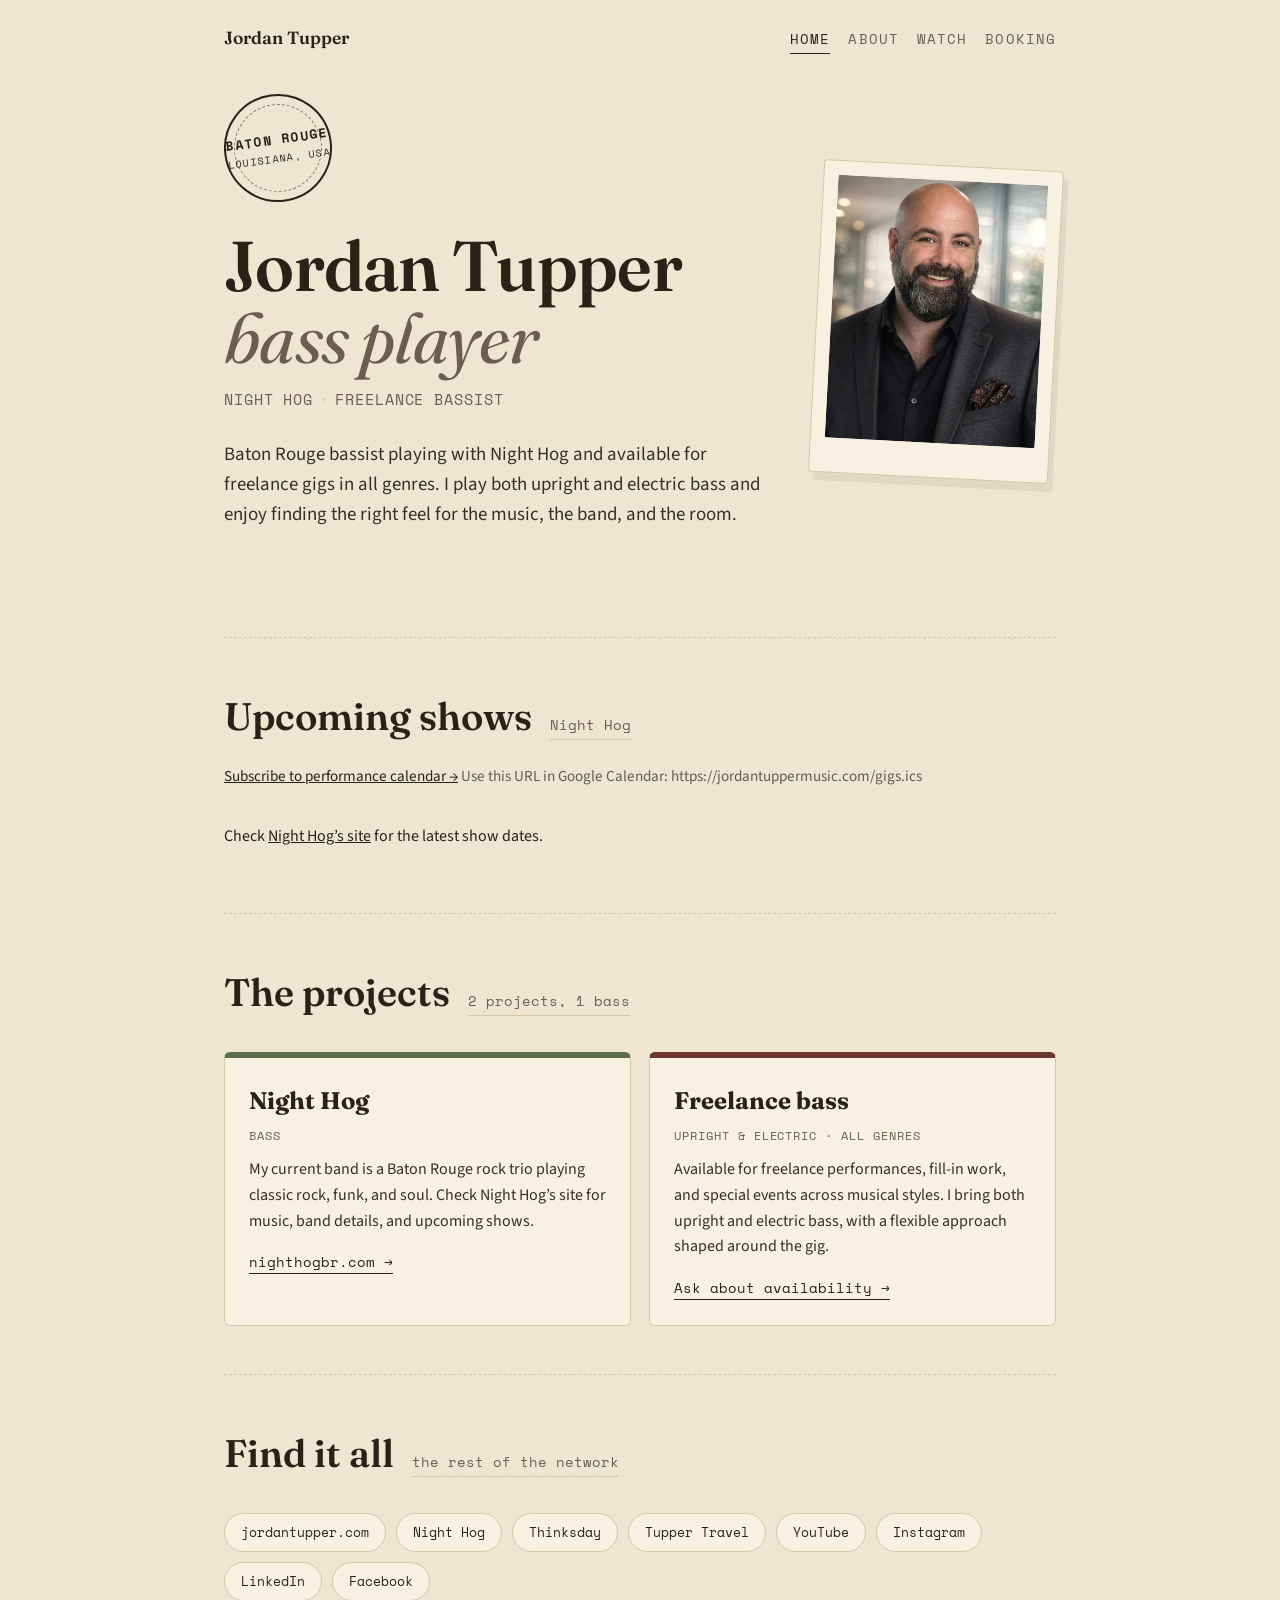
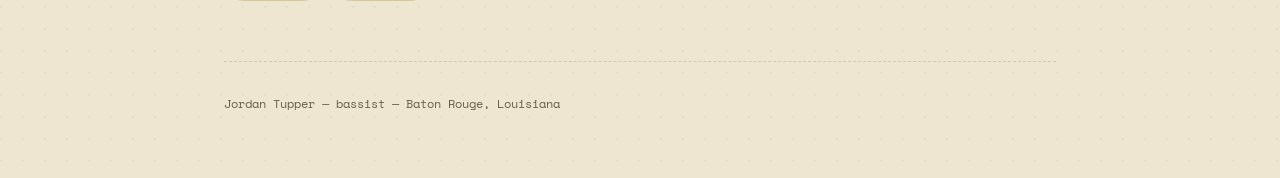
==== commit 7cc97afb: "Rename indexoriginal.html to index.html" ====
--- a/index.html
+++ b/index.html
@@ -1,62 +1,460 @@
-
 <!DOCTYPE html>
 <html lang="en">
 <head>
-  <meta charset="UTF-8">
-  <meta name="viewport" content="width=device-width, initial-scale=1.0">
-
-  <title>Jordan Tupper Music</title>
-  <meta name="description" content="Jordan Tupper Music">
-  <link rel="canonical" href="https://jordantuppermusic.com/">
-
-  <style>
-    * {
-      box-sizing: border-box;
-    }
-
-    html, body {
-      margin: 0;
-      min-height: 100%;
-    }
-
-    body {
-      min-height: 100vh;
-      display: flex;
-      align-items: center;
-      justify-content: center;
-      padding: 32px;
-      background: #111;
-      color: #f5f5f5;
-      font-family: Arial, Helvetica, sans-serif;
-      text-align: center;
-    }
-
-    main {
-      width: 100%;
-      max-width: 620px;
-    }
-
-    h1 {
-      margin: 0 0 18px;
-      font-size: clamp(2.2rem, 7vw, 4.25rem);
-      line-height: 1;
-      font-weight: 600;
-      letter-spacing: -0.03em;
-    }
-
-    p {
-      margin: 0;
-      color: #aaa;
-      font-size: 1rem;
-      line-height: 1.6;
-    }
-  </style>
+<meta charset="UTF-8">
+<meta name="viewport" content="width=device-width, initial-scale=1.0">
+<title>Jordan Tupper | Bassist for Night Hog &amp; Freelance Bass | Baton Rouge, LA</title>
+<meta name="description" content="Jordan Tupper is a Baton Rouge bassist playing with Night Hog and available for freelance gigs in all genres on upright and electric bass.">
+<meta property="og:title" content="Jordan Tupper — Bassist for Night Hog &amp; Freelance Bass">
+<meta property="og:description" content="Baton Rouge bassist Jordan Tupper plays with Night Hog and is available for freelance gigs in all genres on upright and electric bass.">
+<meta property="og:type" content="website">
+<meta property="og:image" content="https://jordantuppermusic.com/og-image.jpg">
+<link rel="canonical" href="https://jordantuppermusic.com/">
+<link rel="icon" type="image/png" sizes="32x32" href="/favicon-32.png">
+<link rel="apple-touch-icon" sizes="180x180" href="/favicon-180.png">
+
+<link rel="preconnect" href="https://fonts.googleapis.com">
+<link rel="preconnect" href="https://fonts.gstatic.com" crossorigin>
+<link href="https://fonts.googleapis.com/css2?family=Fraunces:ital,opsz,wght@0,9..144,300..900;1,9..144,300..900&family=Source+Sans+3:ital,wght@0,400;0,600;0,700;1,400&family=Space+Mono:wght@400;700&display=swap" rel="stylesheet">
+<link rel="stylesheet" href="style.css">
+
+<script type="application/ld+json">
+{
+  "@context": "https://schema.org",
+  "@type": "Person",
+  "name": "Jordan Tupper",
+  "url": "https://jordantuppermusic.com",
+  "jobTitle": "Bassist",
+  "address": {
+    "@type": "PostalAddress",
+    "addressLocality": "Baton Rouge",
+    "addressRegion": "LA",
+    "addressCountry": "US"
+  },
+  "memberOf": [
+    {"@type":"MusicGroup","name":"Night Hog","url":"https://nighthogbr.com"}
+  ],
+  "sameAs": [
+    "https://jordantupper.com",
+    "https://nighthogbr.com",
+    "https://thinksday.org",
+    "https://tuppertravel.com",
+    "https://www.youtube.com/@jordanjtupper",
+    "https://www.instagram.com/207_to_225/",
+    "https://www.linkedin.com/in/jordantupper225",
+    "https://www.facebook.com/jordan.tupper",
+    "https://gravatar.com/jordantupper",
+    "https://about.me/jordantupper",
+    "https://www.wikidata.org/wiki/Q140119440",
+    "https://musicbrainz.org/artist/c6d7afcc-3074-4c7d-b58c-2df6d4204264"
+  ],
+  "email": "jordan.j.tupper@gmail.com"
+}
+</script>
 </head>
-
 <body>
-  <main>
-    <h1>Jordan Tupper Music</h1>
-    <p>This website is currently unavailable.</p>
-  </main>
+
+<div class="wrap">
+
+  <nav class="site-nav">
+    <div class="nav-inner">
+      <span class="nav-brand">Jordan Tupper</span>
+      <a href="index.html" class="active">Home</a>
+      <a href="about.html">About</a>
+      <a href="watch.html">Watch</a>
+      <a href="booking.html">Booking</a>
+    </div>
+  </nav>
+
+  <header class="hero">
+    <div class="hero-grid">
+      <div class="hero-text">
+        <div class="postmark"><span class="city">Baton Rouge</span><span class="state">Louisiana, USA</span></div>
+        <h1 class="title">Jordan Tupper<br><em>bass player</em></h1>
+        <p class="tagline">Night Hog<span class="dot">·</span>Freelance bassist</p>
+        <p class="lede">Baton Rouge bassist playing with Night Hog and available for freelance gigs in all genres. I play both upright and electric bass and enjoy finding the right feel for the music, the band, and the room.</p>
+      </div>
+      <div class="hero-photo">
+        <img src="/hero-photo.jpg" alt="Jordan Tupper playing upright bass" loading="lazy">
+      </div>
+    </div>
+  </header>
+
+  <hr class="hr">
+
+  <!-- UPCOMING SHOWS -->
+  <section id="shows">
+    <div class="entry-head">
+      <h2>Upcoming shows</h2>
+      <span class="entry-date">Night Hog</span>
+    </div>
+    <p class="calendar-subscribe" style="margin: -0.75rem 0 1.25rem; font-size: 0.95rem;">
+      <a class="link" href="/gigs.ics">Subscribe to performance calendar →</a>
+      <span style="opacity:.7;">Use this URL in Google Calendar: https://jordantuppermusic.com/gigs.ics</span>
+    </p>
+    <div class="gig-list" id="merged-gig-list" aria-live="polite">
+      <p class="calendar-loading">Loading upcoming shows…</p>
+    </div>
+    <p class="gig-empty" id="merged-gig-empty" style="display:none;">No public gigs currently listed.</p>
+  </section>
+
+  <hr class="hr">
+
+  <!-- PROJECTS -->
+  <section id="projects">
+    <div class="entry-head">
+      <h2>The projects</h2>
+      <span class="entry-date">2 projects, 1 bass</span>
+    </div>
+    <div class="projects">
+
+      <div class="project nighthog">
+        <h3>Night Hog</h3>
+        <div class="role">Bass</div>
+        <p>My current band is a Baton Rouge rock trio playing classic rock, funk, and soul. Check Night Hog’s site for music, band details, and upcoming shows.</p>
+        <a class="link" href="https://nighthogbr.com">nighthogbr.com →</a>
+      </div>
+
+      <div class="project jazz">
+        <h3>Freelance bass</h3>
+        <div class="role">Upright &amp; electric · all genres</div>
+        <p>Available for freelance performances, fill-in work, and special events across musical styles. I bring both upright and electric bass, with a flexible approach shaped around the gig.</p>
+        <a class="link" href="booking.html">Ask about availability →</a>
+      </div>
+
+    </div>
+  </section>
+
+  <hr class="hr">
+
+  <!-- CONNECT -->
+  <section id="connect">
+    <div class="entry-head">
+      <h2>Find it all</h2>
+      <span class="entry-date">the rest of the network</span>
+    </div>
+    <div class="connect-grid">
+      <a href="https://jordantupper.com">jordantupper.com</a>
+      <a href="https://nighthogbr.com">Night Hog</a>
+      <a href="https://thinksday.org">Thinksday</a>
+      <a href="https://tuppertravel.com">Tupper Travel</a>
+      <a href="https://www.youtube.com/@jordanjtupper">YouTube</a>
+      <a href="https://www.instagram.com/207_to_225/">Instagram</a>
+      <a href="https://www.linkedin.com/in/jordantupper225">LinkedIn</a>
+      <a href="https://www.facebook.com/jordan.tupper">Facebook</a>
+    </div>
+  </section>
+
+  <footer>
+    Jordan Tupper — bassist — Baton Rouge, Louisiana
+  </footer>
+
+</div>
+
+
+  <script>
+  // Inline calendar renderer. The HTML above is a built-in fallback, so gigs still show even if external feeds fail.
+  // Jordan Tupper Music merged calendar
+// Bulletproof version: tries live feeds first, but uses an embedded fallback so the page never stays stuck on "Loading".
+(function () {
+  const FEEDS = [
+    { label: "Night Hog", className: "nighthog", siteUrl: "https://nighthogbr.com", globalName: "NIGHT_HOG_GIGS", urls: ["https://nighthogbr.com/gigs-feed.js", "https://www.nighthogbr.com/gigs-feed.js"] }
+  ];
+
+  const FALLBACK_GIGS = [];
+
+  const FEED_TIMEOUT_MS = 3500;
+  function pad(value) { return String(value).padStart(2, "0"); }
+  function escapeHtml(value) {
+    return String(value || "")
+      .replace(/&/g, "&amp;").replace(/</g, "&lt;").replace(/>/g, "&gt;")
+      .replace(/"/g, "&quot;").replace(/'/g, "&#039;");
+  }
+  function parseDateTime(gig, time, fallback) {
+    const t = time && /^\d{2}:\d{2}$/.test(time) ? time : fallback;
+    const d = new Date(`${gig.date}T${t}:00`);
+    return Number.isNaN(d.getTime()) ? new Date(`${gig.date}T23:59:59`) : d;
+  }
+  function dateForSort(gig) { return parseDateTime(gig, gig.startTime, "23:59"); }
+  function dateForExpiration(gig) {
+    let end = parseDateTime(gig, gig.endTime || gig.startTime, "23:59");
+    if (gig.startTime && gig.endTime && gig.endTime < gig.startTime) end.setDate(end.getDate() + 1);
+    return end;
+  }
+  function formatDate(gig) {
+    const d = new Date(`${gig.date}T12:00:00`);
+    return {
+      month: d.toLocaleDateString("en-US", { month: "short" }),
+      day: d.getDate(),
+      weekday: d.toLocaleDateString("en-US", { weekday: "short" })
+    };
+  }
+  function formatClock(time) {
+    if (!time || !/^\d{2}:\d{2}$/.test(time)) return "";
+    const [h, m] = time.split(":").map(Number);
+    const suffix = h >= 12 ? "PM" : "AM";
+    return `${h % 12 || 12}:${pad(m)} ${suffix}`;
+  }
+  function formatTime(gig) {
+    if (gig.displayTime) return gig.displayTime;
+    if (gig.startTime && gig.endTime) return `${formatClock(gig.startTime)} – ${formatClock(gig.endTime)}`;
+    if (gig.startTime) return formatClock(gig.startTime);
+    return "TBA";
+  }
+  function formatPlace(gig) {
+    if (gig.displayLocation) return gig.displayLocation;
+    if (gig.city && gig.state) return `${gig.city}, ${gig.state}`;
+    if (gig.city) return gig.city;
+    if (gig.state) return gig.state;
+    return "Louisiana";
+  }
+  function normalizeExternal(feed) {
+    return (window[feed.globalName] || []).map(gig => ({
+      ...gig,
+      band: feed.label,
+      bandClass: feed.className,
+      siteUrl: feed.siteUrl
+    }));
+  }
+  function renderGig(gig) {
+    const { month, day, weekday } = formatDate(gig);
+    const row = document.createElement("div");
+    row.className = "gig";
+    row.dataset.date = gig.date;
+    row.dataset.band = gig.band;
+    row.dataset.venue = gig.venue || "";
+    row.dataset.place = formatPlace(gig);
+    row.dataset.time = formatTime(gig);
+    row.dataset.startTime = gig.startTime || "";
+    row.dataset.endTime = gig.endTime || "";
+    row.innerHTML = `
+      <div class="date">${escapeHtml(month)} ${escapeHtml(day)}<span class="day">${escapeHtml(weekday)}</span></div>
+      <div class="info">
+        <div class="venue">${escapeHtml(gig.venue || "TBA")}</div>
+        <div class="place">${escapeHtml(formatPlace(gig))}</div>
+        <div class="time">${escapeHtml(formatTime(gig))}</div>
+      </div>
+      <div class="band-tag ${escapeHtml(gig.bandClass)}">${escapeHtml(gig.band)}</div>
+    `;
+    return row;
+  }
+  function injectSchema(gigs) {
+    document.querySelectorAll('script[data-generated="jtm-events"]').forEach(s => s.remove());
+    const graph = gigs.map(gig => {
+      const startDate = gig.startTime ? `${gig.date}T${gig.startTime}:00-05:00` : gig.date;
+      let endDate;
+      if (gig.endTime) {
+        const endDay = new Date(`${gig.date}T12:00:00`);
+        if (gig.startTime && gig.endTime < gig.startTime) endDay.setDate(endDay.getDate() + 1);
+        endDate = `${endDay.getFullYear()}-${pad(endDay.getMonth()+1)}-${pad(endDay.getDate())}T${gig.endTime}:00-05:00`;
+      }
+      const event = {
+        "@type": "MusicEvent",
+        name: `${gig.band} — ${gig.status === "private" ? gig.venue : `Live at ${gig.venue}`}`,
+        startDate,
+        eventStatus: "https://schema.org/EventScheduled",
+        eventAttendanceMode: "https://schema.org/OfflineEventAttendanceMode",
+        performer: { "@type": "MusicGroup", name: gig.band, url: gig.siteUrl },
+        location: { "@type": "Place", name: gig.venue || "TBA", address: { "@type": "PostalAddress", addressLocality: gig.city || "Baton Rouge", addressRegion: gig.state || "LA", addressCountry: "US" } }
+      };
+      if (endDate) event.endDate = endDate;
+      if (gig.status !== "private") event.offers = { "@type": "Offer", price: "0", priceCurrency: "USD", availability: "https://schema.org/InStock", url: "https://jordantuppermusic.com/#shows" };
+      return event;
+    });
+    const script = document.createElement("script");
+    script.type = "application/ld+json";
+    script.dataset.generated = "jtm-events";
+    script.textContent = JSON.stringify({ "@context": "https://schema.org", "@graph": graph }, null, 2);
+    document.head.appendChild(script);
+  }
+  function loadScriptWithTimeout(url) {
+    return new Promise(resolve => {
+      const s = document.createElement("script");
+      let done = false;
+      const finish = ok => { if (done) return; done = true; clearTimeout(timer); resolve(ok); };
+      const sep = url.includes("?") ? "&" : "?";
+      s.src = `${url}${sep}v=${Date.now()}`;
+      s.async = true;
+      s.onload = () => finish(true);
+      s.onerror = () => { s.remove(); finish(false); };
+      const timer = setTimeout(() => { s.remove(); finish(false); }, FEED_TIMEOUT_MS);
+      document.head.appendChild(s);
+    });
+  }
+  async function loadFeed(feed) {
+    if (Array.isArray(window[feed.globalName])) return true;
+    for (const url of feed.urls) {
+      const ok = await loadScriptWithTimeout(url);
+      if (ok && Array.isArray(window[feed.globalName])) return true;
+    }
+    return false;
+  }
+  function getUpcoming(gigs) {
+    const now = new Date();
+    return gigs.filter(gig => gig.date && dateForExpiration(gig) >= now).sort((a, b) => dateForSort(a) - dateForSort(b));
+  }
+  function paint(list, empty, gigs, sourceNote) {
+    list.innerHTML = "";
+    if (!gigs.length) {
+      list.innerHTML = '<p class="calendar-loading">Check <a href="https://nighthogbr.com" rel="noopener">Night Hog’s site</a> for the latest show dates.</p>';
+      if (empty) empty.style.display = "none";
+      return;
+    }
+    if (empty) empty.style.display = "none";
+    gigs.forEach(gig => list.appendChild(renderGig(gig)));
+    if (sourceNote) {
+      const note = document.createElement("p");
+      note.className = "calendar-loading";
+      note.style.marginTop = "1rem";
+      note.textContent = sourceNote;
+      list.appendChild(note);
+    }
+    injectSchema(gigs);
+    document.dispatchEvent(new CustomEvent("jtm:gigs-rendered", { detail: { gigs } }));
+  }
+  async function render() {
+    const list = document.getElementById("merged-gig-list") || document.querySelector(".gig-list");
+    const empty = document.getElementById("merged-gig-empty");
+    if (!list) return;
+
+    // Show fallback immediately so the site never appears broken.
+    const fallbackUpcoming = getUpcoming(FALLBACK_GIGS);
+    paint(list, empty, fallbackUpcoming, "");
+
+    // Refresh from Night Hog’s live show feed.
+    const loaded = await Promise.all(FEEDS.map(loadFeed));
+    const external = FEEDS.flatMap(feed => normalizeExternal(feed));
+    if (external.length) {
+      const missing = FEEDS.filter((_, i) => !loaded[i]).map(f => f.label);
+      const note = missing.length ? `Calendar loaded. Some feeds did not respond: ${missing.join(", ")}.` : "";
+      paint(list, empty, getUpcoming(external), note);
+    }
+  }
+  if (document.readyState === "loading") document.addEventListener("DOMContentLoaded", render);
+  else render();
+})();
+
+  </script>
+  <script>
+  /* Jordan Tupper Music calendar export helper
+   Safe version: waits for the visible gig list to render before adding Google Calendar links.
+   If the main calendar fails to load, this file will not break the page. */
+(function () {
+  function pad(n) { return String(n).padStart(2, '0'); }
+
+  function parseDateFromGig(gig) {
+    const raw = gig.getAttribute('data-date') || gig.dataset.date;
+    if (!raw) return null;
+    const d = new Date(raw + 'T00:00:00');
+    return Number.isNaN(d.getTime()) ? null : d;
+  }
+
+  function extractText(gig, selector) {
+    const el = gig.querySelector(selector);
+    return el ? el.textContent.trim() : '';
+  }
+
+  function normalizeTimeText(text) {
+    return (text || '').replace(/\s+/g, ' ').trim();
+  }
+
+  function parseTimeRange(timeText) {
+    const clean = normalizeTimeText(timeText).toLowerCase();
+    if (!clean || clean.includes('tba') || clean.includes('private')) {
+      return { startHour: 19, startMinute: 0, endHour: 22, endMinute: 0 };
+    }
+
+    const parts = clean.split(/\s*[–-]\s*/);
+    function parseOne(t, fallbackAmPm) {
+      const m = t.match(/(\d{1,2})(?::(\d{2}))?\s*(am|pm)?/i);
+      if (!m) return null;
+      let hour = parseInt(m[1], 10);
+      const minute = m[2] ? parseInt(m[2], 10) : 0;
+      const ampm = m[3] || fallbackAmPm || '';
+      if (ampm === 'pm' && hour !== 12) hour += 12;
+      if (ampm === 'am' && hour === 12) hour = 0;
+      return { hour, minute, ampm };
+    }
+
+    const endAmPmMatch = parts[1] ? parts[1].match(/(am|pm)/i) : null;
+    const implied = endAmPmMatch ? endAmPmMatch[1].toLowerCase() : undefined;
+    const start = parseOne(parts[0], implied) || { hour: 19, minute: 0 };
+    const end = parseOne(parts[1] || '', undefined) || { hour: start.hour + 3, minute: start.minute };
+    return { startHour: start.hour, startMinute: start.minute, endHour: end.hour, endMinute: end.minute };
+  }
+
+  function toGoogleDate(date, hour, minute) {
+    const d = new Date(date);
+    d.setHours(hour, minute, 0, 0);
+    // Google accepts UTC compact timestamps. Convert local to UTC.
+    return d.getUTCFullYear() +
+      pad(d.getUTCMonth() + 1) +
+      pad(d.getUTCDate()) + 'T' +
+      pad(d.getUTCHours()) +
+      pad(d.getUTCMinutes()) +
+      '00Z';
+  }
+
+  function addButtons() {
+    const gigs = Array.from(document.querySelectorAll('.gig'));
+    if (!gigs.length) return false;
+
+    gigs.forEach(function (gig) {
+      if (gig.querySelector('.add-google-calendar')) return;
+
+      const date = parseDateFromGig(gig);
+      if (!date) return;
+
+      const venue = extractText(gig, '.venue') || extractText(gig, '.gig-venue h3') || 'Performance';
+      const place = extractText(gig, '.place') || extractText(gig, '.gig-venue p') || 'Baton Rouge, LA';
+      const timeText = extractText(gig, '.time') || extractText(gig, '.gig-time') || '';
+      const band = extractText(gig, '.band-tag') || 'Jordan Tupper';
+      const times = parseTimeRange(timeText);
+
+      const start = toGoogleDate(date, times.startHour, times.startMinute);
+      let endDate = new Date(date);
+      if (times.endHour < times.startHour) endDate.setDate(endDate.getDate() + 1);
+      const end = toGoogleDate(endDate, times.endHour, times.endMinute);
+
+      const params = new URLSearchParams({
+        action: 'TEMPLATE',
+        text: band + ' at ' + venue,
+        dates: start + '/' + end,
+        details: 'Performance listed at jordantuppermusic.com',
+        location: venue + ', ' + place
+      });
+
+      const link = document.createElement('a');
+      link.className = 'add-google-calendar';
+      link.href = 'https://calendar.google.com/calendar/render?' + params.toString();
+      link.target = '_blank';
+      link.rel = 'noopener noreferrer';
+      link.textContent = 'Add to Google Calendar';
+      link.style.display = 'inline-block';
+      link.style.marginTop = '6px';
+      link.style.fontSize = '0.8rem';
+
+      const info = gig.querySelector('.info') || gig.querySelector('.gig-venue') || gig;
+      info.appendChild(link);
+    });
+
+    return true;
+  }
+
+  let tries = 0;
+  const timer = setInterval(function () {
+    tries += 1;
+    if (addButtons() || tries > 30) clearInterval(timer);
+  }, 300);
+
+  if (document.readyState === 'loading') {
+    document.addEventListener('DOMContentLoaded', addButtons);
+  } else {
+    addButtons();
+  }
+})();
+
+  </script>
+
 </body>
 </html>
--- a/style.css
+++ b/style.css
@@ -0,0 +1,512 @@
+:root{
+  --paper:#EFE6D2;
+  --paper-deep:#E4D8BE;
+  --paper-card:#F8F1E2;
+  --ink:#2C2117;
+  --ink-soft:#6B5E4F;
+  --line:#D6C7A4;
+  --moss:#5C6E49;
+  --moss-soft:#E7ECDE;
+  --brass:#B9831E;
+  --brass-soft:#F4E8CC;
+  --wine:#6E3530;
+  --wine-soft:#F1E0DD;
+}
+
+*{ box-sizing:border-box; }
+html{ scroll-behavior:smooth; }
+body{
+  margin:0;
+  background:var(--paper);
+  background-image:
+    radial-gradient(circle at 1px 1px, rgba(44,33,23,0.045) 1px, transparent 0);
+  background-size: 22px 22px;
+  color:var(--ink);
+  font-family:"Source Sans 3", sans-serif;
+  line-height:1.6;
+  -webkit-font-smoothing:antialiased;
+}
+
+a{ color:var(--ink); }
+
+.wrap{
+  max-width:880px;
+  margin:0 auto;
+  padding:0 24px;
+}
+
+/* ---------- Site nav ---------- */
+nav.site-nav{
+  padding:24px 0 0;
+}
+nav.site-nav .nav-inner{
+  display:flex;
+  flex-wrap:wrap;
+  gap:18px;
+  align-items:baseline;
+  font-family:"Space Mono", monospace;
+  font-size:0.85rem;
+  text-transform:uppercase;
+  letter-spacing:0.08em;
+}
+nav.site-nav a{
+  text-decoration:none;
+  color:var(--ink-soft);
+  border-bottom:1px solid transparent;
+  padding-bottom:2px;
+}
+nav.site-nav a:hover,
+nav.site-nav a.active{
+  color:var(--ink);
+  border-bottom:1px solid var(--ink);
+}
+nav.site-nav .nav-brand{
+  font-family:"Fraunces", serif;
+  font-weight:600;
+  font-size:1.1rem;
+  text-transform:none;
+  letter-spacing:0;
+  color:var(--ink);
+  margin-right:auto;
+}
+
+/* ---------- Header / Hero ---------- */
+header.hero{
+  padding:40px 0 40px;
+  position:relative;
+}
+.postmark{
+  display:inline-flex;
+  align-items:center;
+  justify-content:center;
+  width:108px;
+  height:108px;
+  border:2.5px solid var(--ink);
+  border-radius:50%;
+  transform:rotate(-8deg);
+  font-family:"Space Mono", monospace;
+  text-transform:uppercase;
+  font-size:11.5px;
+  letter-spacing:0.12em;
+  text-align:center;
+  color:var(--ink);
+  flex-direction:column;
+  gap:2px;
+  margin-bottom:28px;
+  position:relative;
+}
+.postmark::before{
+  content:"";
+  position:absolute;
+  inset:8px;
+  border:1px dashed var(--ink);
+  border-radius:50%;
+  opacity:0.55;
+}
+.postmark .city{ font-weight:700; font-size:13px; }
+.postmark .state{ font-size:10px; }
+
+h1.title{
+  font-family:"Fraunces", serif;
+  font-weight:600;
+  font-size:clamp(2.6rem, 7vw, 4.4rem);
+  line-height:1.02;
+  margin:0 0 14px;
+  letter-spacing:-0.01em;
+}
+.title em{
+  font-style:italic;
+  font-weight:400;
+  color:var(--ink-soft);
+}
+
+/* ---------- Hero layout with polaroid photo ---------- */
+.hero-grid{
+  display:grid;
+  grid-template-columns:1fr 240px;
+  gap:36px;
+  align-items:center;
+}
+.hero-photo{
+  background:var(--paper-card);
+  border:1px solid var(--line);
+  border-radius:4px;
+  padding:14px 14px 34px;
+  transform:rotate(3deg);
+  box-shadow: 5px 8px 0 rgba(44,33,23,0.07);
+  align-self:center;
+}
+.hero-photo img{
+  display:block;
+  width:100%;
+  height:auto;
+  border-radius:2px;
+  filter:sepia(12%);
+}
+@media (max-width: 760px){
+  .hero-grid{
+    grid-template-columns:1fr;
+  }
+  .hero-photo{
+    max-width:220px;
+    margin:8px auto 0;
+    transform:rotate(-2deg);
+  }
+}
+
+h1.page-title{
+  font-family:"Fraunces", serif;
+  font-weight:600;
+  font-size:clamp(2.2rem, 6vw, 3.4rem);
+  line-height:1.05;
+  margin:0 0 14px;
+  letter-spacing:-0.01em;
+}
+
+.tagline{
+  font-family:"Space Mono", monospace;
+  font-size:0.95rem;
+  color:var(--ink-soft);
+  margin:0 0 28px;
+  text-transform:uppercase;
+  letter-spacing:0.06em;
+}
+.tagline .dot{ color: var(--line); padding:0 6px; }
+
+.lede{
+  font-size:1.18rem;
+  max-width:640px;
+  color:#3A2E20;
+}
+
+.hr{
+  border:none;
+  border-top:1px dashed var(--line);
+  margin:48px 0;
+}
+
+/* ---------- Section headings (journal-entry style) ---------- */
+.entry-head{
+  display:flex;
+  align-items:baseline;
+  gap:18px;
+  margin-bottom:28px;
+  flex-wrap:wrap;
+}
+.entry-head h2{
+  font-family:"Fraunces", serif;
+  font-weight:600;
+  font-size:clamp(1.7rem, 4.5vw, 2.4rem);
+  margin:0;
+}
+.entry-date{
+  font-family:"Space Mono", monospace;
+  font-size:0.85rem;
+  color:var(--ink-soft);
+  border-bottom:1px solid var(--line);
+  padding-bottom:2px;
+}
+
+/* ---------- Ticket stub gig list ---------- */
+.gig-list{
+  display:flex;
+  flex-direction:column;
+  gap:10px;
+}
+.gig{
+  display:grid;
+  grid-template-columns:84px 1fr auto;
+  gap:18px;
+  align-items:center;
+  background:var(--paper-card);
+  border:1px solid var(--line);
+  border-radius:4px;
+  padding:14px 18px;
+  position:relative;
+}
+.gig::before, .gig::after{
+  content:"";
+  position:absolute;
+  width:14px; height:14px;
+  background:var(--paper);
+  border:1px solid var(--line);
+  border-radius:50%;
+  top:50%;
+  transform:translateY(-50%);
+}
+.gig::before{ left:-8px; }
+.gig::after{ right:-8px; }
+.gig .date{
+  font-family:"Space Mono", monospace;
+  font-weight:700;
+  font-size:1.05rem;
+  line-height:1.15;
+  border-right:1px dashed var(--line);
+  padding-right:14px;
+}
+.gig .date .day{ display:block; font-size:0.7rem; font-weight:400; color:var(--ink-soft); text-transform:uppercase; letter-spacing:0.08em; }
+.gig .info .venue{ font-weight:700; font-size:1.02rem; }
+.gig .info .place{ font-size:0.92rem; color:var(--ink-soft); }
+.gig .info .time{ font-size:0.85rem; color:var(--ink-soft); font-family:"Space Mono",monospace; margin-top:2px;}
+.band-tag{
+  font-family:"Space Mono", monospace;
+  font-size:0.72rem;
+  text-transform:uppercase;
+  letter-spacing:0.08em;
+  padding:5px 10px;
+  border-radius:3px;
+  white-space:nowrap;
+  font-weight:700;
+}
+.band-tag.nighthog{ background:var(--moss-soft); color:var(--moss); }
+.band-tag.cover6{ background:var(--brass-soft); color:var(--brass); }
+.band-tag.jazz{ background:var(--wine-soft); color:var(--wine); }
+
+@media (max-width: 560px){
+  .gig{ grid-template-columns:64px 1fr; }
+  .band-tag{ grid-column:1 / -1; justify-self:start; margin-top:6px; }
+  .gig .date{ font-size:0.92rem; }
+}
+
+/* ---------- Project cards ---------- */
+.projects{
+  display:grid;
+  grid-template-columns:repeat(auto-fit, minmax(230px,1fr));
+  gap:18px;
+}
+.project{
+  background:var(--paper-card);
+  border:1px solid var(--line);
+  border-radius:6px;
+  padding:24px;
+  border-top:6px solid var(--ink);
+}
+.project.nighthog{ border-top-color:var(--moss); }
+.project.cover6{ border-top-color:var(--brass); }
+.project.jazz{ border-top-color:var(--wine); }
+.project h3{
+  font-family:"Fraunces", serif;
+  font-size:1.5rem;
+  margin:0 0 6px;
+}
+.project .role{
+  font-family:"Space Mono", monospace;
+  font-size:0.75rem;
+  text-transform:uppercase;
+  letter-spacing:0.08em;
+  color:var(--ink-soft);
+  margin-bottom:12px;
+}
+.project p{ margin:0 0 16px; color:#3A2E20; }
+.project a.link{
+  font-family:"Space Mono", monospace;
+  font-size:0.85rem;
+  text-decoration:none;
+  border-bottom:1px solid var(--ink);
+  padding-bottom:1px;
+}
+.project a.link:hover{ color:var(--ink-soft); border-color:var(--ink-soft); }
+
+/* ---------- About / bio ---------- */
+.about{
+  display:grid;
+  grid-template-columns:200px 1fr;
+  gap:32px;
+  align-items:start;
+}
+.about .frame{
+  aspect-ratio:4/5;
+  background:var(--paper-card);
+  border:1px solid var(--line);
+  border-radius:4px;
+  display:flex;
+  align-items:center;
+  justify-content:center;
+  font-family:"Space Mono", monospace;
+  font-size:0.78rem;
+  color:var(--ink-soft);
+  text-align:center;
+  padding:16px;
+  transform:rotate(-1.5deg);
+  box-shadow: 4px 6px 0 rgba(44,33,23,0.06);
+  overflow:hidden;
+}
+.about .frame img{
+  width:100%;
+  height:100%;
+  object-fit:cover;
+  border-radius:2px;
+}
+.about .credentials{
+  margin-top:18px;
+  padding-top:14px;
+  border-top:1px dashed var(--line);
+  font-size:0.92rem;
+  color:var(--ink-soft);
+}
+.about .credentials li{ margin-bottom:6px; }
+@media (max-width:640px){
+  .about{ grid-template-columns:1fr; }
+  .about .frame{ max-width:200px; }
+}
+
+/* ---------- Connect / footer ---------- */
+.connect-grid{
+  display:flex;
+  flex-wrap:wrap;
+  gap:10px;
+}
+.connect-grid a{
+  font-family:"Space Mono", monospace;
+  font-size:0.82rem;
+  text-decoration:none;
+  background:var(--paper-card);
+  border:1px solid var(--line);
+  border-radius:20px;
+  padding:8px 16px;
+  transition:transform .12s ease, box-shadow .12s ease;
+  display:inline-block;
+}
+.connect-grid a:hover{
+  transform:translateY(-2px);
+  box-shadow:2px 4px 0 rgba(44,33,23,0.08);
+}
+
+footer{
+  margin-top:60px;
+  padding:32px 0 64px;
+  font-family:"Space Mono", monospace;
+  font-size:0.78rem;
+  color:var(--ink-soft);
+  border-top:1px dashed var(--line);
+}
+
+/* ---------- Video grid ---------- */
+.video-grid{
+  display:grid;
+  grid-template-columns:repeat(auto-fit, minmax(220px,1fr));
+  gap:14px;
+}
+.video-card{
+  display:flex;
+  flex-direction:column;
+  gap:6px;
+  background:var(--paper-card);
+  border:1px solid var(--line);
+  border-radius:6px;
+  padding:18px;
+  text-decoration:none;
+  border-left:6px solid var(--moss);
+}
+.video-card.edu{ border-left-color:var(--wine); }
+.video-card .play{
+  font-size:1.1rem;
+  color:var(--moss);
+}
+.video-card.edu .play{ color:var(--wine); }
+.video-card .vlabel{
+  font-family:"Fraunces", serif;
+  font-weight:600;
+  font-size:1.05rem;
+  color:var(--ink);
+}
+.video-card .vsub{
+  font-family:"Space Mono", monospace;
+  font-size:0.78rem;
+  color:var(--ink-soft);
+}
+
+.link-arrow{
+  font-family:"Space Mono", monospace;
+  font-size:0.9rem;
+  text-decoration:none;
+  border-bottom:1px solid var(--ink);
+  padding-bottom:1px;
+}
+.link-arrow:hover{ color:var(--ink-soft); border-color:var(--ink-soft); }
+
+/* ---------- Booking box ---------- */
+.booking-box{
+  display:flex;
+  align-items:center;
+  gap:28px;
+  background:var(--paper-card);
+  border:1px dashed var(--line);
+  border-radius:6px;
+  padding:28px;
+  flex-wrap:wrap;
+}
+.postmark.small{
+  width:84px;
+  height:84px;
+  font-size:10px;
+  flex-shrink:0;
+}
+.postmark.small .city{ font-size:12px; }
+.postmark.small .state{ font-size:9px; }
+
+/* ---------- Booking form (simple mailto-based) ---------- */
+.booking-links{
+  display:flex;
+  flex-direction:column;
+  gap:10px;
+  margin-top:16px;
+}
+
+/* ---------- Photo gallery (journal snapshots) ---------- */
+.gallery-grid{
+  display:grid;
+  grid-template-columns:repeat(4, 1fr);
+  grid-auto-rows:140px;
+  gap:18px;
+}
+.gallery-item{
+  margin:0;
+  background:var(--paper-card);
+  border:1px solid var(--line);
+  padding:10px 10px 28px;
+  box-shadow:4px 6px 0 rgba(44,33,23,0.07);
+  position:relative;
+  overflow:hidden;
+}
+.gallery-item:nth-child(1){ grid-column:1 / 3; grid-row:1 / 3; transform:rotate(-1.5deg); }
+.gallery-item:nth-child(2){ grid-column:3 / 4; grid-row:1 / 2; transform:rotate(1deg); }
+.gallery-item:nth-child(3){ grid-column:3 / 5; grid-row:2 / 4; transform:rotate(-1deg); }
+.gallery-item:nth-child(4){ grid-column:1 / 3; grid-row:3 / 4; transform:rotate(1.5deg); }
+.gallery-item img{
+  width:100%;
+  height:100%;
+  object-fit:cover;
+  display:block;
+}
+.gallery-item figcaption{
+  position:absolute;
+  bottom:6px;
+  left:10px;
+  right:10px;
+  font-family:"Space Mono", monospace;
+  font-size:0.72rem;
+  color:var(--ink-soft);
+  text-align:center;
+}
+@media (max-width: 760px){
+  .gallery-grid{
+    grid-template-columns:repeat(2, 1fr);
+    grid-auto-rows:160px;
+  }
+  .gallery-item:nth-child(1){ grid-column:1 / 3; grid-row:1 / 2; }
+  .gallery-item:nth-child(2){ grid-column:1 / 2; grid-row:2 / 3; }
+  .gallery-item:nth-child(3){ grid-column:2 / 3; grid-row:2 / 4; }
+  .gallery-item:nth-child(4){ grid-column:1 / 2; grid-row:3 / 4; }
+}
+
+/* visible focus */
+a:focus-visible, button:focus-visible{
+  outline:2px solid var(--wine);
+  outline-offset:3px;
+}
+
+@media (prefers-reduced-motion:no-preference){
+  .gig, .project, .video-card{ transition: transform .15s ease, box-shadow .15s ease; }
+  .gig:hover, .project:hover, .video-card:hover{ transform:translateY(-2px); box-shadow:3px 5px 0 rgba(44,33,23,0.07); }
+}
